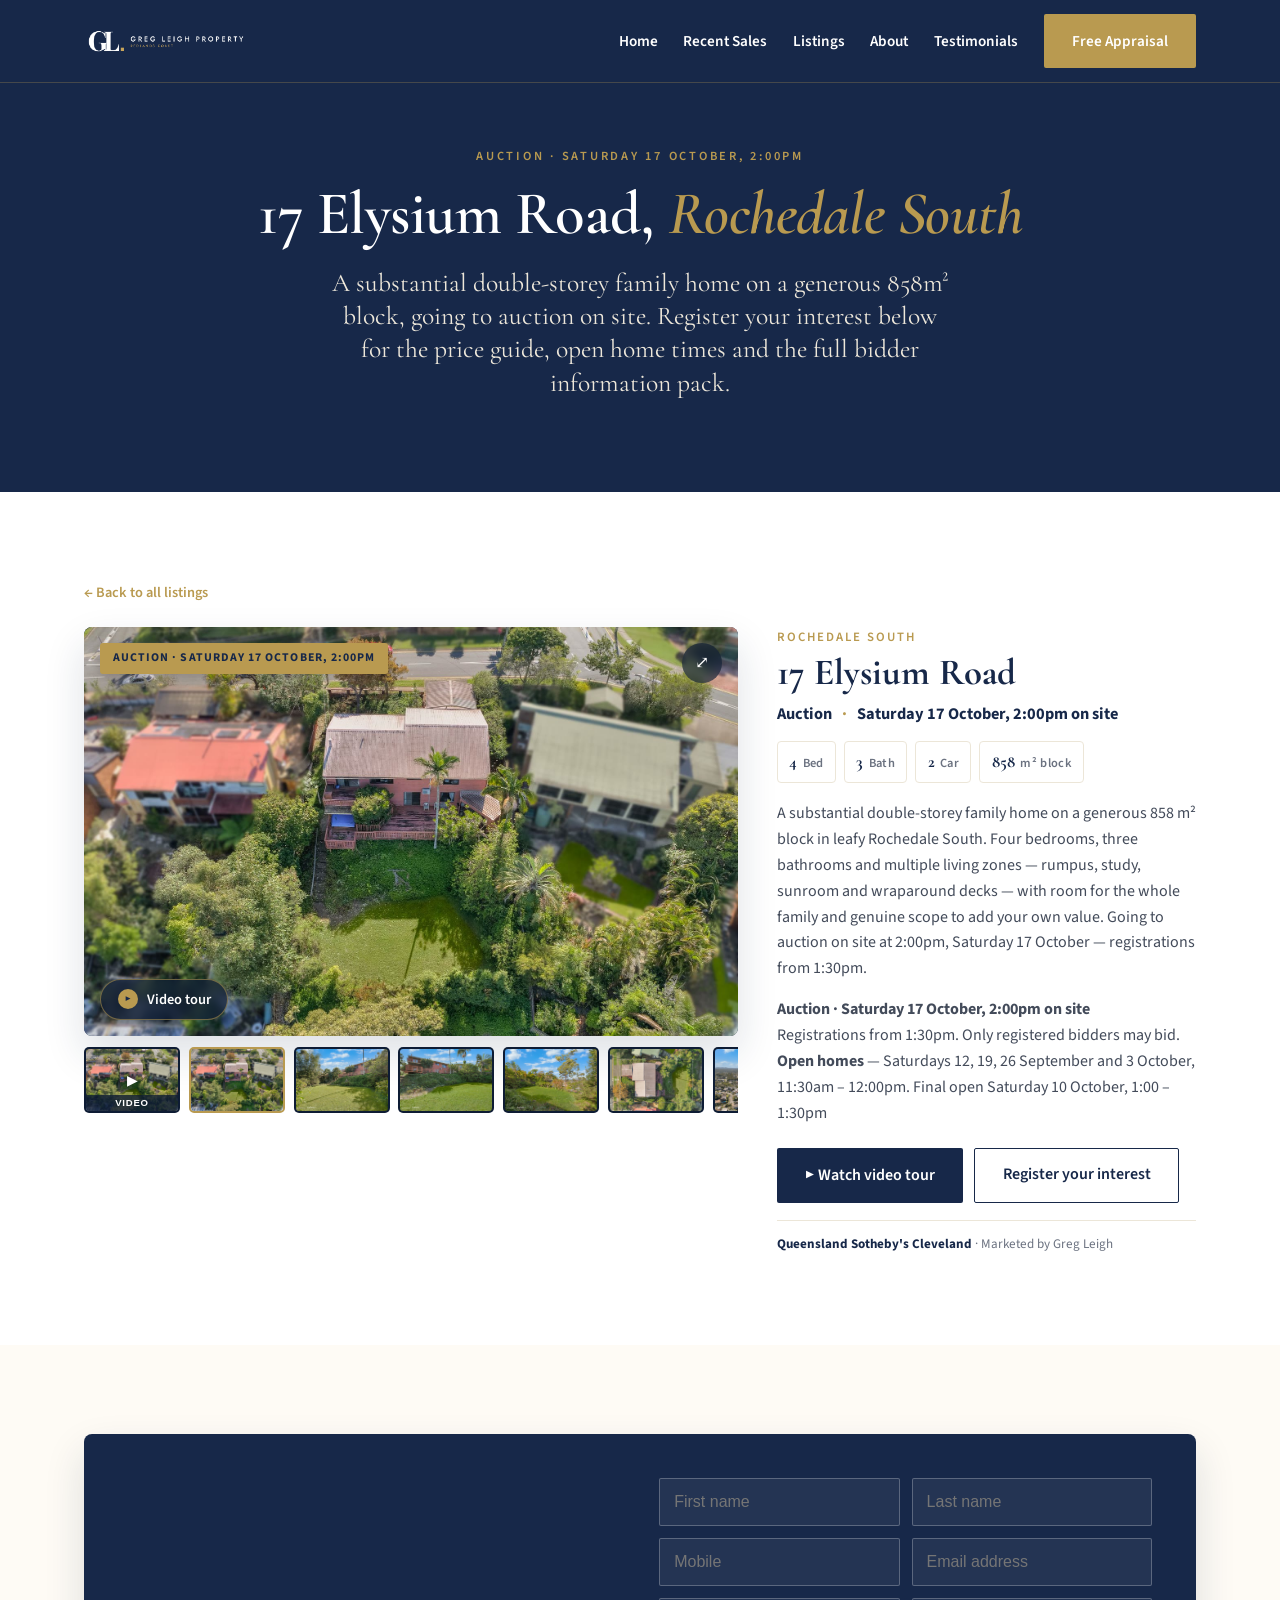
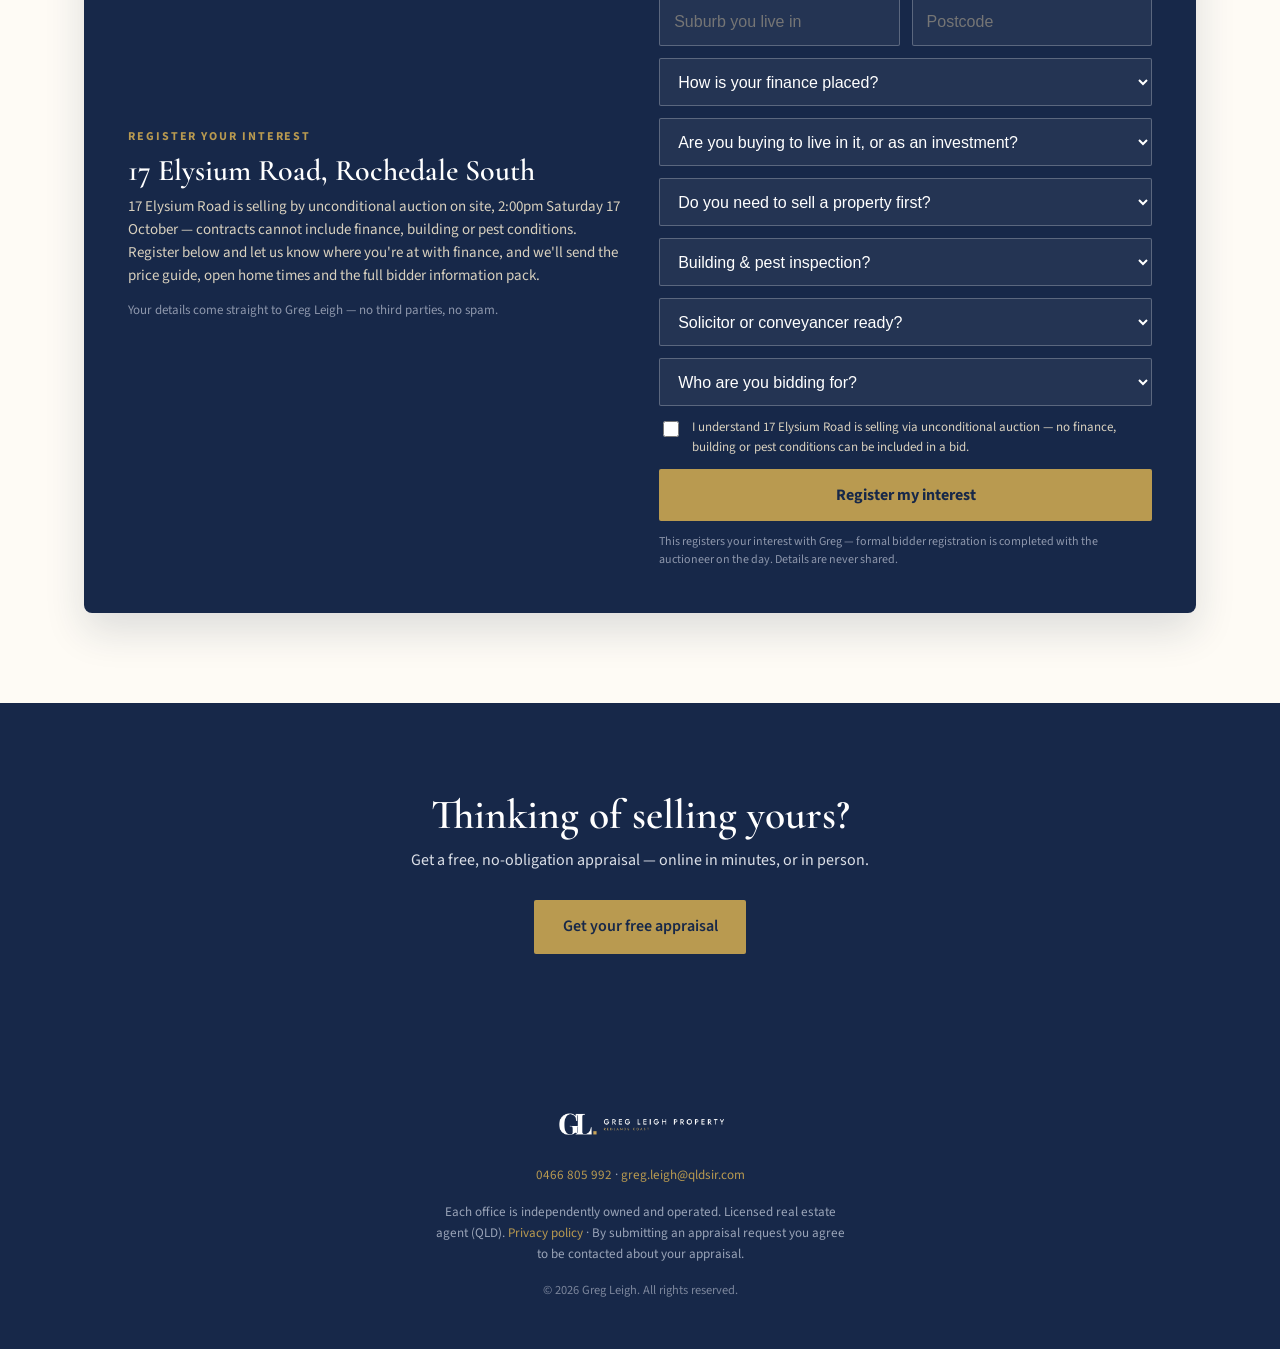
==== 17-elysium-road.html @ 8f3c8f64 "Add buyer-qualification questions to Elysium register form Adds buyer type (owner-occupier/investor)" ====
<!DOCTYPE html>
<html lang="en-AU">
<head>
<meta charset="UTF-8" />
<meta name="viewport" content="width=device-width, initial-scale=1.0" />
<title>17 Elysium Road, Rochedale South — Auction Sat 17 October | Greg Leigh, Queensland Sotheby's</title>
<meta name="description" content="17 Elysium Road, Rochedale South — 4 bed, 3 bath, 858m² family home going to auction on site Saturday 17 October, 2:00pm. Photos, floor plan, open home times and register your interest with Greg Leigh, Queensland Sotheby's International Realty." />
<link rel="preconnect" href="https://fonts.googleapis.com" />
<link rel="preconnect" href="https://fonts.gstatic.com" crossorigin />
<link href="https://fonts.googleapis.com/css2?family=Cormorant+Garamond:wght@500;600;700&family=Source+Sans+3:wght@400;500;600;700&display=swap" rel="stylesheet" />
<link rel="icon" type="image/png" sizes="32x32" href="assets/brand/favicon-32.png" />
<link rel="apple-touch-icon" href="assets/brand/apple-touch-icon.png" />
<link rel="stylesheet" href="assets/styles.css" />
<!-- === tier1:start (managed) === -->
  <link rel="canonical" href="https://gregleighproperty.com.au/17-elysium-road" />
  <meta property="og:site_name" content="Greg Leigh — Queensland Sotheby's International Realty" />
  <meta property="og:locale" content="en_AU" />
  <meta property="og:type" content="website" />
  <meta property="og:url" content="https://gregleighproperty.com.au/17-elysium-road" />
  <meta property="og:title" content="17 Elysium Road, Rochedale South — Auction Saturday 17 October, 2:00pm" />
  <meta property="og:description" content="4 bed, 3 bath, 858m² family home on a generous block in leafy Rochedale South. Going to auction on site Saturday 17 October, 2:00pm. Open homes every Saturday until auction day." />
  <meta property="og:image" content="https://gregleighproperty.com.au/assets/homes/elysium/aerial-2.jpg" />
  <meta property="og:image:width" content="1600" />
  <meta property="og:image:height" content="1198" />
  <meta name="twitter:card" content="summary_large_image" />
  <meta name="twitter:title" content="17 Elysium Road, Rochedale South — Auction Saturday 17 October, 2:00pm" />
  <meta name="twitter:description" content="4 bed, 3 bath, 858m² family home on a generous block in leafy Rochedale South. Going to auction on site Saturday 17 October, 2:00pm." />
  <meta name="twitter:image" content="https://gregleighproperty.com.au/assets/homes/elysium/aerial-2.jpg" />
  <script src="/assets/tracking.js" defer></script>
<!-- === tier1:end === -->
</head>
<body>
<header class="site-header">
<nav class="nav">
<a class="nav__logo" href="index.html" aria-label="Greg Leigh — Queensland Sotheby's International Realty">
<img src="assets/brand/gl-logo-full-rev.png" alt="Greg Leigh — Redlands Coast Real Estate" style="height:60px;width:auto;display:block" />
</a>
<button class="nav__toggle" aria-label="Menu"><span></span><span></span><span></span></button>
<div class="nav__links" id="nav-links">
<a class="link" href="index.html">Home</a>
<a class="link" href="sales.html">Recent Sales</a>
<a class="link" href="listings.html">Listings</a>
<a class="link" href="about.html">About</a>
<a class="link" href="testimonials.html">Testimonials</a>
<a class="btn btn--gold" href="https://redlandshomevalue.com.au">Free Appraisal</a>
</div>
</nav>
</header>

<section class="hero hero--page">
<div class="hero__inner">
<div>
<p class="eyebrow">Auction &middot; Saturday 17 October, 2:00pm</p>
<h1>17 Elysium Road, <em>Rochedale South</em></h1>
<p class="hero__sub">A substantial double-storey family home on a generous 858m&sup2; block, going to auction on site. Register your interest below for the price guide, open home times and the full bidder information pack.</p>
</div>
</div>
</section>

<section class="section section--white">
<div class="wrap">
<p style="margin:0 0 1.4rem;font-size:.9rem;"><a class="link" href="listings.html" style="color:var(--gold);text-decoration:none;font-weight:600;">&larr; Back to all listings</a></p>

<!-- 17 Elysium Road, Rochedale South -->
<article class="feature" id="elysium">
<div class="feature__media">
<div class="feature__stage" data-feature="elysium">
<span class="feature__badge2">Auction · Saturday 17 October, 2:00pm</span>
<button class="feature__expand" aria-label="Open gallery">⤢</button>
<img class="feature__hero" src="assets/homes/elysium/aerial-2.jpg" alt="17 Elysium Road, Rochedale South — large family block from above" />
<button class="feature__playpill" data-play aria-label="Play video tour"><span class="ico">▶</span> Video tour</button>
</div>
<div class="feature__thumbs" data-thumbs="elysium">
<button class="thumb thumb--video" data-type="video" data-src="assets/homes/elysium/tour.mp4" data-poster="assets/homes/elysium/aerial-2.jpg" aria-label="Video tour"><img src="assets/homes/elysium/aerial-2.jpg" alt="" /><span class="thumb__tag">Video</span></button>
<button class="thumb is-active" data-type="image" data-src="assets/homes/elysium/aerial-2.jpg" aria-label="Photo 1"><img src="assets/homes/elysium/aerial-2.jpg" alt="Aerial of the block" /></button>
<button class="thumb" data-type="image" data-src="assets/homes/elysium/yard-2.jpg" aria-label="Photo 2"><img src="assets/homes/elysium/yard-2.jpg" alt="Home and rear yard" /></button>
<button class="thumb" data-type="image" data-src="assets/homes/elysium/yard-3.jpg" aria-label="Photo 3"><img src="assets/homes/elysium/yard-3.jpg" alt="Home from the backyard" /></button>
<button class="thumb" data-type="image" data-src="assets/homes/elysium/yard-1.jpg" aria-label="Photo 4"><img src="assets/homes/elysium/yard-1.jpg" alt="Level backyard" /></button>
<button class="thumb" data-type="image" data-src="assets/homes/elysium/aerial-site.jpg" aria-label="Photo 5"><img src="assets/homes/elysium/aerial-site.jpg" alt="Block dimensions from above" /></button>
<button class="thumb" data-type="image" data-src="assets/homes/elysium/aerial-locality.jpg" aria-label="Photo 6"><img src="assets/homes/elysium/aerial-locality.jpg" alt="Rochedale South locality" /></button>
<button class="thumb thumb--plan" data-type="image" data-src="assets/homes/elysium/floorplan-1.jpg" aria-label="Floor and site plan"><img src="assets/homes/elysium/floorplan-1.jpg" alt="Floor and site plan" /><span class="thumb__tag">Floor plan</span></button>
</div>
</div>
<div class="feature__info">
<div class="feature__suburb">Rochedale South</div>
<h3 class="feature__addr">17 Elysium Road</h3>
<div class="feature__status">Auction <span class="dot">·</span> Saturday 17 October, 2:00pm on site</div>
<div class="feature__specs">
<span class="spec"><b>4</b> <span>Bed</span></span>
<span class="spec"><b>3</b> <span>Bath</span></span>
<span class="spec"><b>2</b> <span>Car</span></span>
<span class="spec"><b>858</b> <span>m² block</span></span>
</div>
<p class="feature__desc">A substantial double-storey family home on a generous 858 m² block in leafy Rochedale South. Four bedrooms, three bathrooms and multiple living zones — rumpus, study, sunroom and wraparound decks — with room for the whole family and genuine scope to add your own value. Going to auction on site at 2:00pm, Saturday 17 October &mdash; registrations from 1:30pm.</p>
<div class="feature__desc" style="margin-top:-.35rem"><b>Auction &middot; Saturday 17 October, 2:00pm on site</b><br>Registrations from 1:30pm. Only registered bidders may bid.<br><b>Open homes</b> &mdash; Saturdays 12, 19, 26 September and 3 October, 11:30am &ndash; 12:00pm. Final open Saturday 10 October, 1:00 &ndash; 1:30pm</div>
<div class="feature__actions">
<button class="btn btn--navy" data-play-for="elysium">▶ Watch video tour</button>
<a class="btn btn--outline" href="#register">Register your interest</a>
</div>
<div class="feature__attr"><b>Queensland Sotheby's Cleveland</b> · Marketed by Greg Leigh</div>
</div>
</article>

</div>
</section>

<section class="section">
<div class="wrap">
<!-- Register your interest — 17 Elysium Road, Rochedale South -->
<div id="register" style="grid-column:1 / -1;background:#172849;padding:clamp(28px,4vw,44px);border-radius:8px;font-family:'Source Sans 3',-apple-system,'Segoe UI',sans-serif;box-shadow:0 18px 40px rgba(23,40,73,.14);display:grid;grid-template-columns:repeat(auto-fit,minmax(300px,1fr));gap:clamp(20px,3vw,44px);align-items:center;">
<div>
<p style="margin:0 0 8px;font-size:12px;font-weight:700;letter-spacing:.16em;text-transform:uppercase;color:#B99A50;">Register your interest</p>
<h3 style="margin:0 0 6px;font-family:'Cormorant Garamond',Georgia,serif;font-weight:600;font-size:clamp(24px,2.6vw,30px);color:#fff;line-height:1.15;">17 Elysium Road, Rochedale South</h3>
<p style="margin:0 0 12px;font-size:15px;line-height:1.55;color:#D8D0BE;">17 Elysium Road is selling by unconditional auction on site, 2:00pm Saturday 17 October &mdash; contracts cannot include finance, building or pest conditions. Register below and let us know where you're at with finance, and we'll send the price guide, open home times and the full bidder information pack.</p>
<p style="margin:0;font-size:13px;color:#8E97AC;">Your details come straight to Greg Leigh &mdash; no third parties, no spam.</p>
</div>
<form class="ri-form" data-listing="17 Elysium Road, Rochedale South" novalidate
style="display:grid;grid-template-columns:1fr 1fr;gap:12px;">
<input type="text" name="ri_first_name" placeholder="First name" autocomplete="given-name" required
style="height:48px;padding:0 14px;border:1px solid rgba(255,255,255,.25);border-radius:2px;background:rgba(255,255,255,.06);color:#fff;font-size:16px;" />
<input type="text" name="ri_last_name" placeholder="Last name" autocomplete="family-name" required
style="height:48px;padding:0 14px;border:1px solid rgba(255,255,255,.25);border-radius:2px;background:rgba(255,255,255,.06);color:#fff;font-size:16px;" />
<input type="tel" name="ri_phone" placeholder="Mobile" autocomplete="tel" inputmode="tel" required
style="height:48px;padding:0 14px;border:1px solid rgba(255,255,255,.25);border-radius:2px;background:rgba(255,255,255,.06);color:#fff;font-size:16px;" />
<input type="email" name="ri_email" placeholder="Email address" autocomplete="email" inputmode="email" required
style="height:48px;padding:0 14px;border:1px solid rgba(255,255,255,.25);border-radius:2px;background:rgba(255,255,255,.06);color:#fff;font-size:16px;" />
<input type="text" name="ri_suburb" placeholder="Suburb you live in" autocomplete="address-level2" required
style="height:48px;padding:0 14px;border:1px solid rgba(255,255,255,.25);border-radius:2px;background:rgba(255,255,255,.06);color:#fff;font-size:16px;" />
<input type="text" name="ri_postcode" placeholder="Postcode" autocomplete="postal-code" inputmode="numeric" required
style="height:48px;padding:0 14px;border:1px solid rgba(255,255,255,.25);border-radius:2px;background:rgba(255,255,255,.06);color:#fff;font-size:16px;" />
<select name="ri_finance_status" required
style="grid-column:1 / -1;height:48px;padding:0 14px;border:1px solid rgba(255,255,255,.25);border-radius:2px;background:rgba(255,255,255,.06);color:#fff;font-size:16px;">
<option value="" disabled selected style="color:#172849;">How is your finance placed?</option>
<option value="cash" style="color:#172849;">Cash buyer &mdash; no finance required</option>
<option value="preapproved" style="color:#172849;">Finance pre-approved</option>
<option value="in_progress" style="color:#172849;">Finance application in progress</option>
<option value="not_started" style="color:#172849;">Haven't started finance yet</option>
</select>
<select name="ri_buyer_type" required
style="grid-column:1 / -1;height:48px;padding:0 14px;border:1px solid rgba(255,255,255,.25);border-radius:2px;background:rgba(255,255,255,.06);color:#fff;font-size:16px;">
<option value="" disabled selected style="color:#172849;">Are you buying to live in it, or as an investment?</option>
<option value="owner_occupier" style="color:#172849;">Owner-occupier &mdash; to live in</option>
<option value="investor" style="color:#172849;">Investor</option>
</select>
<select name="ri_selling_first" required
style="grid-column:1 / -1;height:48px;padding:0 14px;border:1px solid rgba(255,255,255,.25);border-radius:2px;background:rgba(255,255,255,.06);color:#fff;font-size:16px;">
<option value="" disabled selected style="color:#172849;">Do you need to sell a property first?</option>
<option value="no" style="color:#172849;">No &mdash; ready to proceed</option>
<option value="yes_listed" style="color:#172849;">Yes &mdash; already selling / listed</option>
<option value="yes_not_started" style="color:#172849;">Yes &mdash; haven't started selling yet</option>
</select>
<select name="ri_pest_status" required
style="grid-column:1 / -1;height:48px;padding:0 14px;border:1px solid rgba(255,255,255,.25);border-radius:2px;background:rgba(255,255,255,.06);color:#fff;font-size:16px;">
<option value="" disabled selected style="color:#172849;">Building &amp; pest inspection?</option>
<option value="completed" style="color:#172849;">Already completed</option>
<option value="booked" style="color:#172849;">Booked / in progress</option>
<option value="need_help" style="color:#172849;">Need help arranging one</option>
<option value="not_started" style="color:#172849;">Haven't started</option>
</select>
<select name="ri_solicitor_ready" required
style="grid-column:1 / -1;height:48px;padding:0 14px;border:1px solid rgba(255,255,255,.25);border-radius:2px;background:rgba(255,255,255,.06);color:#fff;font-size:16px;">
<option value="" disabled selected style="color:#172849;">Solicitor or conveyancer ready?</option>
<option value="yes" style="color:#172849;">Yes, ready to go</option>
<option value="no" style="color:#172849;">No, still need one</option>
<option value="not_sure" style="color:#172849;">Not sure yet</option>
</select>
<select name="ri_bidding_for" required
style="grid-column:1 / -1;height:48px;padding:0 14px;border:1px solid rgba(255,255,255,.25);border-radius:2px;background:rgba(255,255,255,.06);color:#fff;font-size:16px;">
<option value="" disabled selected style="color:#172849;">Who are you bidding for?</option>
<option value="self" style="color:#172849;">Bidding for myself</option>
<option value="someone_else" style="color:#172849;">On behalf of someone else (e.g. buyer's agent, family member)</option>
</select>
<label style="grid-column:1 / -1;display:flex;align-items:flex-start;gap:10px;font-size:13px;line-height:1.5;color:#D8D0BE;cursor:pointer;">
<input type="checkbox" name="ri_unconditional_ack" required style="margin-top:3px;width:16px;height:16px;flex-shrink:0;" />
<span>I understand 17 Elysium Road is selling via unconditional auction &mdash; no finance, building or pest conditions can be included in a bid.</span>
</label>
<input type="text" name="company" tabindex="-1" autocomplete="off" aria-hidden="true" style="position:absolute;left:-9999px;height:0;width:0;border:0;padding:0;" />
<p class="ri-msg" hidden style="grid-column:1 / -1;margin:0;font-size:14px;color:#F0C9A0;"></p>
<button type="submit" class="btn"
style="grid-column:1 / -1;height:52px;border:0;border-radius:2px;background:#B99A50;color:#172849;font-size:16px;font-weight:700;cursor:pointer;">Register my interest</button>
<p style="grid-column:1 / -1;margin:0;font-size:12px;line-height:1.5;color:#8E97AC;">This registers your interest with Greg &mdash; formal bidder registration is completed with the auctioneer on the day. Details are never shared.</p>
</form>
</div>
</div>
</section>

<section class="section cta-band">
<div class="wrap"><h2>Thinking of selling yours?</h2>
<p>Get a free, no-obligation appraisal — online in minutes, or in person.</p>
<a class="btn btn--gold" href="https://redlandshomevalue.com.au">Get your free appraisal</a></div>
</section>

<footer class="site-footer">
<div class="footer__inner">
<img src="assets/brand/gl-logo-full-rev.png" alt="Greg Leigh — Redlands Coast Real Estate" style="height:64px;width:auto;display:inline-block" />
<p class="footer__fine"><a href="tel:+61466805992">0466 805 992</a> · <a href="mailto:greg.leigh@qldsir.com">greg.leigh@qldsir.com</a></p>
<p class="footer__fine">Each office is independently owned and operated. Licensed real estate agent (QLD). <a href="https://redlandshomevalue.com.au/#privacy">Privacy policy</a> · By submitting an appraisal request you agree to be contacted about your appraisal.</p>
<p class="footer__copy">&copy; <span id="year">2026</span> Greg Leigh. All rights reserved.</p>
</div>
</footer>

<!-- Lightbox -->
<div class="lightbox" id="lightbox" aria-hidden="true" role="dialog" aria-label="Property gallery">
<button class="lb__close" id="lb-close" aria-label="Close">✕</button>
<button class="lb__nav lb__nav--prev" id="lb-prev" aria-label="Previous">‹</button>
<div class="lb__stage" id="lb-stage"></div>
<button class="lb__nav lb__nav--next" id="lb-next" aria-label="Next">›</button>
<div class="lb__caption" id="lb-caption"></div>
</div>

<script>
(function () {
var ENDPOINT = "https://redlandshomevalue.com.au/.netlify/functions/register-interest";
document.querySelectorAll("form.ri-form").forEach(function (form) {
  form.addEventListener("submit", function (e) {
    e.preventDefault();
    var msg = form.querySelector(".ri-msg");
    var val = function (n) { return (form[n] && form[n].value ? form[n].value : "").trim(); };
    function show(t) { if (msg) { msg.textContent = t; msg.hidden = false; } }
    var email = val("ri_email"), phone = val("ri_phone");
    if (!val("ri_first_name") || !val("ri_last_name")) return show("Please add your first and last name.");
    if (!/^[^@\s]+@[^@\s]+\.[^@\s]+$/.test(email)) return show("Please enter a valid email address.");
    if (phone.replace(/\D/g, "").length < 8) return show("Please enter a valid mobile number.");
    if (form.ri_finance_status && !val("ri_finance_status")) return show("Please let us know how your finance is placed.");
    if (form.ri_buyer_type && !val("ri_buyer_type")) return show("Please let us know if you're buying to live in it or as an investment.");
    if (form.ri_selling_first && !val("ri_selling_first")) return show("Please let us know if you need to sell a property first.");
    if (form.ri_pest_status && !val("ri_pest_status")) return show("Please let us know where you're at with a building & pest inspection.");
    if (form.ri_solicitor_ready && !val("ri_solicitor_ready")) return show("Please let us know if you have a solicitor or conveyancer ready.");
    if (form.ri_bidding_for && !val("ri_bidding_for")) return show("Please let us know who you're bidding for.");
    if (form.ri_unconditional_ack && !form.ri_unconditional_ack.checked) return show("Please confirm you understand the auction is unconditional.");
    if (msg) msg.hidden = true;
    var btn = form.querySelector("button[type=submit]");
    var btnText = btn ? btn.textContent : "";
    if (btn) { btn.disabled = true; btn.textContent = "Sending…"; }
    fetch(ENDPOINT, {
      method: "POST",
      headers: { "Content-Type": "application/json" },
      body: JSON.stringify({
        first_name: val("ri_first_name"), last_name: val("ri_last_name"),
        email: email, phone: phone,
        suburb: val("ri_suburb"), postcode: val("ri_postcode"),
        listing: form.getAttribute("data-listing") || "",
        finance_status: val("ri_finance_status"),
        buyer_type: val("ri_buyer_type"),
        selling_first: val("ri_selling_first"),
        pest_status: val("ri_pest_status"),
        solicitor_ready: val("ri_solicitor_ready"),
        bidding_for: val("ri_bidding_for"),
        unconditional_ack: form.ri_unconditional_ack ? form.ri_unconditional_ack.checked : false,
        company: form.company ? form.company.value : ""
      })
    })
    .then(function (r) { if (!r.ok) throw new Error("HTTP " + r.status); })
    .then(function () {
      var done = document.createElement("p");
      done.style.cssText = "margin:8px 0 0;font-size:17px;font-weight:600;color:#B99A50;";
      done.innerHTML = "✓&nbsp; Thanks — you’re registered. Greg will be in touch personally.";
      form.replaceWith(done);
    })
    .catch(function () {
      if (btn) { btn.disabled = false; btn.textContent = btnText || "Register my interest"; }
      show("Sorry — that didn’t go through. Please try again, or call Greg on 0466 805 992.");
    });
  });
});
})();
</script>
<script src="assets/site.js" defer></script>
<script src="assets/gallery.js" defer></script>
</body>
</html>
---- assets/styles.css ----
/* =========================================================================
   Greg Leigh — Queensland Sotheby's International Realty (Cleveland/Redlands)
   Standalone agent site · shared styles. Brand-matched to the appraisal funnel.
   ========================================================================= */
:root{
  --navy:#172849; --navy-2:#0e1c34; --gold:#B99A50; --gold-d:#a4863f;
  --cream:#FEFBF5; --grey:#E2E3E5; --ink:#20242e; --mut:#6b7280; --white:#fff;
  --serif:"Cormorant Garamond",Georgia,"Times New Roman",serif;
  --sans:"Source Sans 3",-apple-system,BlinkMacSystemFont,"Segoe UI",Roboto,sans-serif;
  --max:1160px;
}
*,*::before,*::after{box-sizing:border-box}
html{scroll-behavior:smooth}
body{margin:0;font-family:var(--sans);color:var(--ink);background:var(--cream);line-height:1.6;-webkit-font-smoothing:antialiased}
img{max-width:100%;display:block}
a{color:inherit;text-decoration:none}
h1,h2,h3{font-family:var(--serif);font-weight:600;color:var(--navy);line-height:1.12;margin:0}
.wrap{max-width:var(--max);margin:0 auto;padding:0 1.5rem}
.eyebrow{font-family:var(--sans);color:var(--gold);font-weight:600;letter-spacing:.22em;text-transform:uppercase;font-size:.78rem;margin:0 0 .8rem}
.section{padding:clamp(3.5rem,7vw,6rem) 0}
.section--cream{background:var(--cream)}
.section--white{background:var(--white)}
.center{text-align:center}
.lead{color:#48505e;font-size:1.08rem;max-width:640px}
.center .lead{margin-left:auto;margin-right:auto}

/* ---- Buttons ---- */
.btn{display:inline-block;font-family:var(--sans);font-weight:600;font-size:1rem;padding:.85rem 1.7rem;border:1px solid transparent;border-radius:2px;cursor:pointer;transition:.18s}
.btn--gold{background:var(--gold);color:var(--navy)}
.btn--gold:hover{background:var(--gold-d);color:var(--white)}
.btn--ghost{background:transparent;border-color:rgba(255,255,255,.6);color:var(--white)}
.btn--ghost:hover{background:var(--white);color:var(--navy)}
.btn--navy{background:var(--navy);color:var(--white)}
.btn--navy:hover{background:var(--navy-2)}
.btn--outline{background:transparent;border-color:var(--navy);color:var(--navy)}
.btn--outline:hover{background:var(--navy);color:var(--white)}

/* ---- Header / nav ---- */
.site-header{position:sticky;top:0;z-index:50;background:var(--navy);border-bottom:1px solid rgba(185,154,80,.28)}
.nav{display:flex;align-items:center;justify-content:space-between;gap:1rem;max-width:var(--max);margin:0 auto;padding:.7rem 1.5rem}
.nav__logo img{height:60px;width:auto;display:block}
.nav__logo .logo-fallback{font-family:var(--serif);font-weight:700;color:#fff;font-size:1.15rem;letter-spacing:.02em}
.nav__links{display:flex;align-items:center;gap:1.6rem}
.nav__links a{font-weight:600;font-size:.95rem;color:#fff;position:relative}
.nav__links a.link:hover{color:var(--gold)}
.nav__links a.link::after{content:"";position:absolute;left:0;bottom:-4px;width:0;height:1.5px;background:var(--gold);transition:width .2s}
.nav__links a.link:hover::after{width:100%}
.nav__toggle{display:none;background:none;border:0;cursor:pointer;padding:.4rem}
.nav__toggle span{display:block;width:24px;height:2px;background:#fff;margin:5px 0;transition:.25s}
@media(max-width:860px){
  .nav__links{position:fixed;inset:60px 0 auto 0;flex-direction:column;gap:0;background:var(--navy);border-bottom:1px solid rgba(185,154,80,.28);
    padding:.5rem 1.5rem 1.2rem;transform:translateY(-130%);transition:transform .3s;box-shadow:0 12px 24px rgba(0,0,0,.25)}
  .nav__links.is-open{transform:none}
  .nav__links a{width:100%;padding:.85rem 0;border-bottom:1px solid rgba(255,255,255,.12)}
  .nav__links .btn{margin-top:.7rem;text-align:center}
  .nav__toggle{display:block}
}

/* ---- Trust strip ---- */
.trust{background:var(--cream);border-bottom:1px solid #ece6d8}
.trust__inner{max-width:var(--max);margin:0 auto;padding:1.1rem 1.5rem;display:flex;align-items:center;justify-content:center;gap:1.6rem;flex-wrap:wrap;text-align:center}
.trust__agent{display:flex;align-items:center;gap:.7rem}
.trust__avatar{width:48px;height:48px;border-radius:50%;object-fit:cover;border:1px solid #e0d9c9}
.trust__name{font-family:var(--serif);font-weight:700;color:var(--navy);font-size:1.05rem;margin:0;line-height:1.1}
.trust__role{font-size:.82rem;color:var(--mut);margin:0}
.trust__divider{width:1px;height:34px;background:#e0d9c9}
@media(max-width:640px){.trust__divider{display:none}}
.trust__badge-text{font-family:var(--serif);color:var(--navy);font-weight:600;line-height:1.12}
.trust__badge-text .ql{font-family:var(--sans);font-size:.6rem;letter-spacing:.22em;text-transform:uppercase;color:var(--gold);display:block}
.trust__badge-text .sb{font-size:1.3rem}
.trust__badge-text .ir{font-family:var(--sans);font-size:.56rem;letter-spacing:.24em;text-transform:uppercase;color:var(--gold);display:block}
.trust__stat-num{font-size:.9rem;color:var(--navy);font-weight:600;margin:0;max-width:260px}
.trust__stat-label{font-size:.78rem;color:var(--mut);margin:.2rem 0 0}

/* ---- Hero ---- */
.hero{position:relative;background:var(--navy);color:var(--white);overflow:hidden}
.hero__inner{position:relative;z-index:2;max-width:var(--max);margin:0 auto;padding:clamp(3rem,6vw,5.5rem) 1.5rem;
  display:grid;grid-template-columns:1.05fr .9fr;gap:clamp(2rem,5vw,4.5rem);align-items:center}
.hero h1{color:var(--white);font-size:clamp(2.3rem,5vw,3.8rem);letter-spacing:-.5px;margin:0 0 1.1rem}
.hero h1 em{color:var(--gold);font-style:italic}
.hero__sub{font-family:var(--serif);font-size:clamp(1.2rem,2.4vw,1.6rem);color:#EDE7DA;margin:0 0 1.8rem;line-height:1.3}
.hero__cta{display:flex;gap:.9rem;flex-wrap:wrap;margin-bottom:1.4rem}
.hero__stars{color:var(--gold);font-size:.95rem;letter-spacing:1px}
.hero__stars b{color:#EDE7DA;font-weight:600;font-family:var(--sans)}
.hero__figure{border:1px solid rgba(185,154,80,.4);border-radius:4px;overflow:hidden;background:linear-gradient(160deg,#22335a,#0e1c34);aspect-ratio:5/6}
.hero__figure img{width:100%;height:100%;object-fit:cover;object-position:64% top}
.hero--page{text-align:center}
.hero--page .hero__inner{grid-template-columns:1fr;padding:clamp(2.6rem,5vw,4rem) 1.5rem;text-align:center}
.hero--page .hero__sub{margin-left:auto;margin-right:auto;max-width:620px}
@media(max-width:820px){.hero__inner{grid-template-columns:1fr;gap:2rem}.hero__figure{max-width:360px;margin:0 auto}}

/* ---- Stats bar ---- */
.stats{display:grid;grid-template-columns:repeat(3,1fr);gap:1rem;max-width:820px;margin:0 auto;text-align:center}
.stats .num{font-family:var(--serif);font-weight:700;color:var(--gold);font-size:clamp(2rem,4vw,2.8rem);line-height:1}
.stats .lbl{font-size:.82rem;letter-spacing:.12em;text-transform:uppercase;color:var(--mut);margin-top:.4rem}
@media(max-width:560px){.stats{grid-template-columns:1fr;gap:1.6rem}}

/* ---- Property grid + cards ---- */
.filters{display:flex;flex-wrap:wrap;gap:.5rem;justify-content:center;margin:0 0 2rem}
.chip{border:1px solid var(--grey);background:var(--white);color:var(--navy);border-radius:999px;padding:.4rem 1rem;font-weight:600;font-size:.88rem;cursor:pointer;transition:.18s}
.chip:hover{border-color:var(--gold)}
.chip.is-active{background:var(--navy);color:var(--white);border-color:var(--navy)}
.grid{display:grid;grid-template-columns:repeat(3,1fr);gap:1.4rem}
@media(max-width:860px){.grid{grid-template-columns:repeat(2,1fr)}}
@media(max-width:560px){.grid{grid-template-columns:1fr}}
.card{background:var(--white);border:1px solid #ece6d8;border-radius:6px;overflow:hidden;transition:box-shadow .2s,transform .05s}
.card:hover{box-shadow:0 14px 34px rgba(23,40,73,.12)}
.card__media{position:relative;aspect-ratio:4/3;background:linear-gradient(150deg,#22335a,#0e1c34);display:flex;align-items:center;justify-content:center}
.card__media img{width:100%;height:100%;object-fit:cover}
.card__ph{color:rgba(255,255,255,.5);font-family:var(--serif);font-size:1.1rem;letter-spacing:.02em;text-align:center;padding:1rem}
.card__ph small{display:block;font-family:var(--sans);font-size:.72rem;letter-spacing:.14em;text-transform:uppercase;margin-top:.4rem;color:rgba(185,154,80,.8)}
.card__badge{position:absolute;top:.8rem;left:.8rem;background:var(--gold);color:var(--navy);font-weight:700;font-size:.72rem;letter-spacing:.08em;text-transform:uppercase;padding:.25rem .6rem;border-radius:2px}
.card__badge--sold{background:var(--navy);color:var(--white)}
.card__badge--soon{background:var(--navy);color:var(--gold);border:1px solid var(--gold)}
.card__body{padding:1.1rem 1.2rem 1.3rem}
.card__suburb{font-family:var(--serif);font-weight:700;font-size:1.3rem;color:var(--navy);line-height:1.1}
.card__result{color:var(--gold);font-weight:700;font-size:1rem;margin:.35rem 0 .5rem}
.card__meta{display:flex;gap:1rem;color:var(--mut);font-size:.9rem;font-weight:600;border-top:1px solid #f0eadd;padding-top:.6rem;margin-top:.2rem;flex-wrap:wrap}
.card__meta span{white-space:nowrap}
.card__desc{color:#4a5262;font-size:.93rem;margin:.55rem 0 .6rem}
.card__attr{font-size:.78rem;color:var(--mut);border-top:1px solid #f0eadd;padding-top:.6rem}
.card__attr b{color:var(--navy)}

/* ---- CTA band ---- */
.cta-band{background:var(--navy);color:var(--white);text-align:center}
.cta-band h2{color:var(--white);font-size:clamp(1.8rem,3.8vw,2.6rem);margin-bottom:.6rem}
.cta-band p{color:#DCE0E8;max-width:560px;margin:0 auto 1.6rem}

/* ---- About ---- */
.about{display:grid;grid-template-columns:.9fr 1.1fr;gap:clamp(2rem,5vw,3.5rem);align-items:center}
.about__img{border-radius:4px;overflow:hidden;border:1px solid #ece6d8;aspect-ratio:4/5;background:linear-gradient(160deg,#22335a,#0e1c34)}
.about__img img{width:100%;height:100%;object-fit:cover;object-position:64% top}
.about h2{font-size:clamp(1.9rem,4vw,2.6rem);margin-bottom:1rem}
.about p{margin:0 0 1rem;color:#3f4756}
.about .sig{font-family:var(--serif);font-size:1.5rem;color:var(--navy);margin-top:.4rem}
@media(max-width:760px){.about{grid-template-columns:1fr}.about__img{max-width:340px}}

/* ---- Testimonials carousel ---- */
.tsection{background:var(--navy);color:var(--white)}
.twrap{max-width:920px;margin:0 auto;text-align:center;position:relative}
.tbadge{display:inline-flex;align-items:center;gap:.6rem;margin-bottom:2.4rem}
.tbadge .stars{color:var(--gold);font-size:1.15rem;letter-spacing:2px}
.tbadge .score{font-weight:600;color:#EDE7DA}.tbadge .score b{color:var(--white)}
.tstage{position:relative;min-height:240px}
@media(max-width:640px){.tstage{min-height:320px}}
.tslide{position:absolute;inset:0;display:flex;flex-direction:column;justify-content:center;align-items:center;opacity:0;transform:translateY(10px);transition:opacity .6s,transform .6s;pointer-events:none;padding:0 clamp(0px,4vw,3rem)}
.tslide.is-active{opacity:1;transform:none;pointer-events:auto}
.tquote{font-family:var(--serif);font-weight:600;font-size:clamp(1.5rem,3.3vw,2.3rem);line-height:1.32;color:var(--white);margin-bottom:1.5rem}
.tquote::before{content:"\201C";color:var(--gold);margin-right:.05em}
.tquote::after{content:"\201D";color:var(--gold);margin-left:.02em}
.tmeta .role{display:block;font-weight:600;font-size:.92rem;letter-spacing:.03em;color:#EDE7DA;text-transform:uppercase}
.tmeta .src{font-size:.8rem;color:#9AA6BC}.tmeta .src .tick{color:var(--gold)}
.tmeta .ministars{color:var(--gold);font-size:.85rem;letter-spacing:1px;display:block;margin-bottom:.3rem}
.tnav{display:flex;align-items:center;justify-content:center;gap:1.4rem;margin-top:2.4rem}
.tarrow{width:44px;height:44px;border-radius:50%;border:1px solid rgba(185,154,80,.5);background:transparent;color:var(--gold);font-size:1.1rem;cursor:pointer;display:flex;align-items:center;justify-content:center;transition:.2s}
.tarrow:hover{background:var(--gold);color:var(--navy)}
.tdots{display:flex;gap:.55rem}
.tdot{width:8px;height:8px;border-radius:50%;background:rgba(255,255,255,.28);border:0;cursor:pointer;transition:.25s;padding:0}
.tdot.is-active{background:var(--gold);transform:scale(1.35)}

/* ---- Testimonials wall ---- */
.wall{columns:3 260px;column-gap:1.2rem}
.quote-card{break-inside:avoid;background:var(--white);border:1px solid #ece6d8;border-radius:6px;padding:1.2rem 1.3rem;margin:0 0 1.2rem}
.quote-card .qs{color:var(--gold);letter-spacing:1px;font-size:.85rem}
.quote-card p{font-family:var(--serif);font-size:1.18rem;line-height:1.4;color:var(--navy);margin:.4rem 0 .8rem}
.quote-card .who{font-size:.8rem;color:var(--mut);font-weight:600;text-transform:uppercase;letter-spacing:.04em}
.quote-card .who .tick{color:var(--gold)}

/* ---- Footer (matched to the landing page) ---- */
.site-footer{background:var(--navy);color:#cbd2df}
.footer__inner{max-width:var(--max);margin:0 auto;padding:3rem 1.5rem;text-align:center}
.footer__logo{height:44px;width:auto;margin:0 auto 1.25rem;opacity:.95}
.footer__agency{font-family:var(--serif);font-size:1.15rem;color:var(--white);margin:0 0 1rem}
.footer__fine{font-size:.82rem;line-height:1.6;max-width:60ch;margin:0 auto 1rem;color:#9aa4b8}
.footer__fine a,.footer__copy a{color:var(--gold);text-decoration:none}
.footer__copy{font-size:.78rem;color:#7c869c;margin:0}
.logo-fallback--rev{font-family:var(--serif);color:var(--white);font-weight:700;font-size:1.1rem}

/* =========================================================================
   Featured listings (Greg's own homes) — hero gallery + video + floorplan
   ========================================================================= */
.section--feature{padding-top:clamp(3rem,6vw,5rem);padding-bottom:clamp(2rem,4vw,3rem)}
.feature{display:grid;grid-template-columns:1.28fr .82fr;gap:clamp(1.4rem,3vw,2.6rem);align-items:stretch}
.feature + .feature{margin-top:clamp(2.6rem,5vw,4rem);padding-top:clamp(2.6rem,5vw,4rem);border-top:1px solid #ece6d8}
@media(max-width:900px){.feature{grid-template-columns:1fr;gap:1.3rem}}

/* media column */
.feature__media{min-width:0}
.feature__stage{position:relative;aspect-ratio:16/10;border-radius:8px;overflow:hidden;background:linear-gradient(150deg,#22335a,#0e1c34);box-shadow:0 18px 40px rgba(23,40,73,.14);cursor:zoom-in}
.feature__hero{width:100%;height:100%;object-fit:cover;transition:transform .5s ease,opacity .3s}
.feature__stage:hover .feature__hero{transform:scale(1.03)}
.feature__badge2{position:absolute;top:1rem;left:1rem;z-index:3;background:var(--gold);color:var(--navy);font-weight:700;font-size:.74rem;letter-spacing:.09em;text-transform:uppercase;padding:.4rem .8rem;border-radius:3px;box-shadow:0 4px 14px rgba(0,0,0,.22)}
.feature__badge2--soon{background:var(--navy);color:var(--gold);border:1px solid var(--gold)}
.feature__expand{position:absolute;top:1rem;right:1rem;z-index:3;width:40px;height:40px;border-radius:50%;border:0;background:rgba(14,28,52,.62);color:#fff;font-size:1.05rem;cursor:pointer;display:flex;align-items:center;justify-content:center;backdrop-filter:blur(4px);transition:.2s}
.feature__expand:hover{background:var(--gold);color:var(--navy)}
.feature__playpill{position:absolute;left:1rem;bottom:1rem;z-index:3;display:inline-flex;align-items:center;gap:.55rem;background:rgba(14,28,52,.72);color:#fff;border:1px solid rgba(185,154,80,.55);border-radius:999px;padding:.55rem 1.05rem;font-family:var(--sans);font-weight:600;font-size:.9rem;cursor:pointer;backdrop-filter:blur(4px);transition:.2s}
.feature__playpill:hover{background:var(--gold);color:var(--navy);border-color:var(--gold)}
.feature__playpill .ico{display:inline-flex;width:20px;height:20px;border-radius:50%;background:var(--gold);color:var(--navy);align-items:center;justify-content:center;font-size:.62rem;transition:.2s}
.feature__playpill:hover .ico{background:var(--navy);color:#fff}

/* thumbnail strip */
.feature__thumbs{display:flex;gap:.55rem;margin-top:.7rem;overflow-x:auto;padding-bottom:.3rem;scrollbar-width:thin}
.feature__thumbs::-webkit-scrollbar{height:6px}
.feature__thumbs::-webkit-scrollbar-thumb{background:#d9d2c2;border-radius:3px}
.thumb{position:relative;flex:0 0 auto;width:96px;height:66px;border-radius:5px;overflow:hidden;border:2px solid transparent;background:#0e1c34;cursor:pointer;padding:0}
.thumb img{width:100%;height:100%;object-fit:cover}
.thumb.is-active{border-color:var(--gold)}
.thumb__tag{position:absolute;left:0;right:0;bottom:0;background:rgba(14,28,52,.78);color:#fff;font-size:.6rem;font-weight:700;letter-spacing:.08em;text-transform:uppercase;text-align:center;padding:.15rem}
.thumb--video::after{content:"▶";position:absolute;inset:0;display:flex;align-items:center;justify-content:center;color:#fff;font-size:.9rem;text-shadow:0 1px 6px rgba(0,0,0,.6)}

/* info column */
.feature__info{display:flex;flex-direction:column;justify-content:center}
.feature__suburb{font-family:var(--sans);color:var(--gold);font-weight:600;letter-spacing:.16em;text-transform:uppercase;font-size:.8rem;margin-bottom:.35rem}
.feature__addr{font-family:var(--serif);font-weight:700;color:var(--navy);font-size:clamp(1.7rem,3.2vw,2.3rem);line-height:1.08;margin:0 0 .5rem}
.feature__status{color:var(--navy);font-weight:700;font-size:1.02rem;margin-bottom:.9rem}
.feature__status .dot{color:var(--gold);margin:0 .45rem}
.feature__specs{display:flex;flex-wrap:wrap;gap:.5rem;margin-bottom:1.1rem}
.spec{display:inline-flex;align-items:baseline;gap:.35rem;background:#fff;border:1px solid #ece6d8;border-radius:4px;padding:.42rem .7rem;font-weight:600;color:var(--navy);font-size:.92rem}
.spec b{font-family:var(--serif);font-size:1.05rem}
.spec span{color:var(--mut);font-weight:600;font-size:.78rem;letter-spacing:.03em}
.feature__desc{color:#434b5a;font-size:1rem;line-height:1.62;margin:0 0 1.3rem}
.feature__actions{display:flex;gap:.7rem;flex-wrap:wrap;margin-bottom:1.1rem}
.feature__attr{font-size:.82rem;color:var(--mut);border-top:1px solid #ece6d8;padding-top:.8rem}
.feature__attr b{color:var(--navy)}

/* =========================================================================
   Lightbox
   ========================================================================= */
.lightbox{position:fixed;inset:0;z-index:200;background:rgba(8,16,30,.94);display:none;align-items:center;justify-content:center;padding:clamp(1rem,4vw,3rem)}
.lightbox.is-open{display:flex}
.lb__stage{max-width:min(1200px,94vw);max-height:86vh;display:flex;align-items:center;justify-content:center}
.lb__stage img,.lb__stage video{max-width:100%;max-height:86vh;width:auto;height:auto;border-radius:6px;box-shadow:0 24px 60px rgba(0,0,0,.5);background:#000}
.lb__close{position:absolute;top:1.1rem;right:1.2rem;width:46px;height:46px;border-radius:50%;border:1px solid rgba(255,255,255,.3);background:rgba(255,255,255,.08);color:#fff;font-size:1.3rem;cursor:pointer;transition:.2s}
.lb__close:hover{background:var(--gold);color:var(--navy);border-color:var(--gold)}
.lb__nav{position:absolute;top:50%;transform:translateY(-50%);width:52px;height:52px;border-radius:50%;border:1px solid rgba(255,255,255,.3);background:rgba(255,255,255,.08);color:#fff;font-size:1.4rem;cursor:pointer;display:flex;align-items:center;justify-content:center;transition:.2s}
.lb__nav:hover{background:var(--gold);color:var(--navy);border-color:var(--gold)}
.lb__nav--prev{left:clamp(.6rem,3vw,2rem)}
.lb__nav--next{right:clamp(.6rem,3vw,2rem)}
.lb__caption{position:absolute;bottom:1.3rem;left:0;right:0;text-align:center;color:#e7ddc7;font-size:.86rem;letter-spacing:.04em}
.lb__caption .count{color:var(--gold);font-weight:700}
@media(max-width:640px){.lb__nav{width:42px;height:42px;font-size:1.1rem}.lb__close{top:.6rem;right:.6rem}}

/* Two-up card grid (home "Now marketing" section) */
.grid--2{grid-template-columns:repeat(2,1fr);max-width:880px;margin-left:auto;margin-right:auto}
.grid--3{display:grid;grid-template-columns:repeat(3,1fr);gap:clamp(1.1rem,2.2vw,1.8rem)}
@media(max-width:980px){.grid--3{grid-template-columns:1fr}}
.grid--2 .card__body .btn{margin-top:.6rem}
@media(max-width:640px){.grid--2{grid-template-columns:1fr}}

/* ---- Sold-card refresh: address-led hierarchy, warmer contrast ---- */
.card{border-color:#e8e0cf}
.card:hover{box-shadow:0 16px 38px rgba(23,40,73,.14);transform:translateY(-2px)}
.card__media{overflow:hidden}
.card__media img{transition:transform .5s ease}
.card:hover .card__media img{transform:scale(1.04)}
.card__body{padding:1.15rem 1.25rem 1.25rem}
.card__suburb{font-family:var(--sans);font-weight:700;font-size:.74rem;letter-spacing:.17em;
  text-transform:uppercase;color:var(--gold);line-height:1.2}
.card__addr{font-family:var(--serif);font-weight:700;font-size:1.5rem;color:var(--navy);
  line-height:1.14;margin:.28rem 0 .45rem;letter-spacing:-.01em}
.card__result{font-weight:700;font-size:1.02rem;color:var(--navy);margin:0 0 .75rem;
  display:flex;align-items:baseline;flex-wrap:wrap;gap:.1rem}
.card__price{font-family:var(--serif);font-size:1.22rem;font-weight:700;color:var(--navy)}
.card__dot{color:var(--gold);margin:0 .5rem;font-weight:700}
.card__date{font-weight:600;font-size:.85rem;color:#6a7383}
.card__meta{display:flex;gap:1.05rem;font-size:.88rem;font-weight:600;color:#3f4859;
  border-top:1px solid #efe7d7;padding-top:.7rem;margin-top:0;flex-wrap:wrap}
.card__meta b{font-family:var(--serif);font-size:1.02rem;color:var(--navy);font-weight:700}
.card__attr{font-size:.76rem;color:#6a7383;border-top:1px solid #efe7d7;padding-top:.65rem;margin-top:.75rem}
.card__attr b{color:var(--navy);font-weight:600}
.sales-note{max-width:820px;margin:2.2rem auto 0;font-size:.92rem;color:#4c5566;
  border-left:3px solid var(--gold);padding:.15rem 0 .15rem 1.1rem;line-height:1.65}
.sales-note b{color:var(--navy)}
.sales-note a{color:var(--navy);font-weight:700}
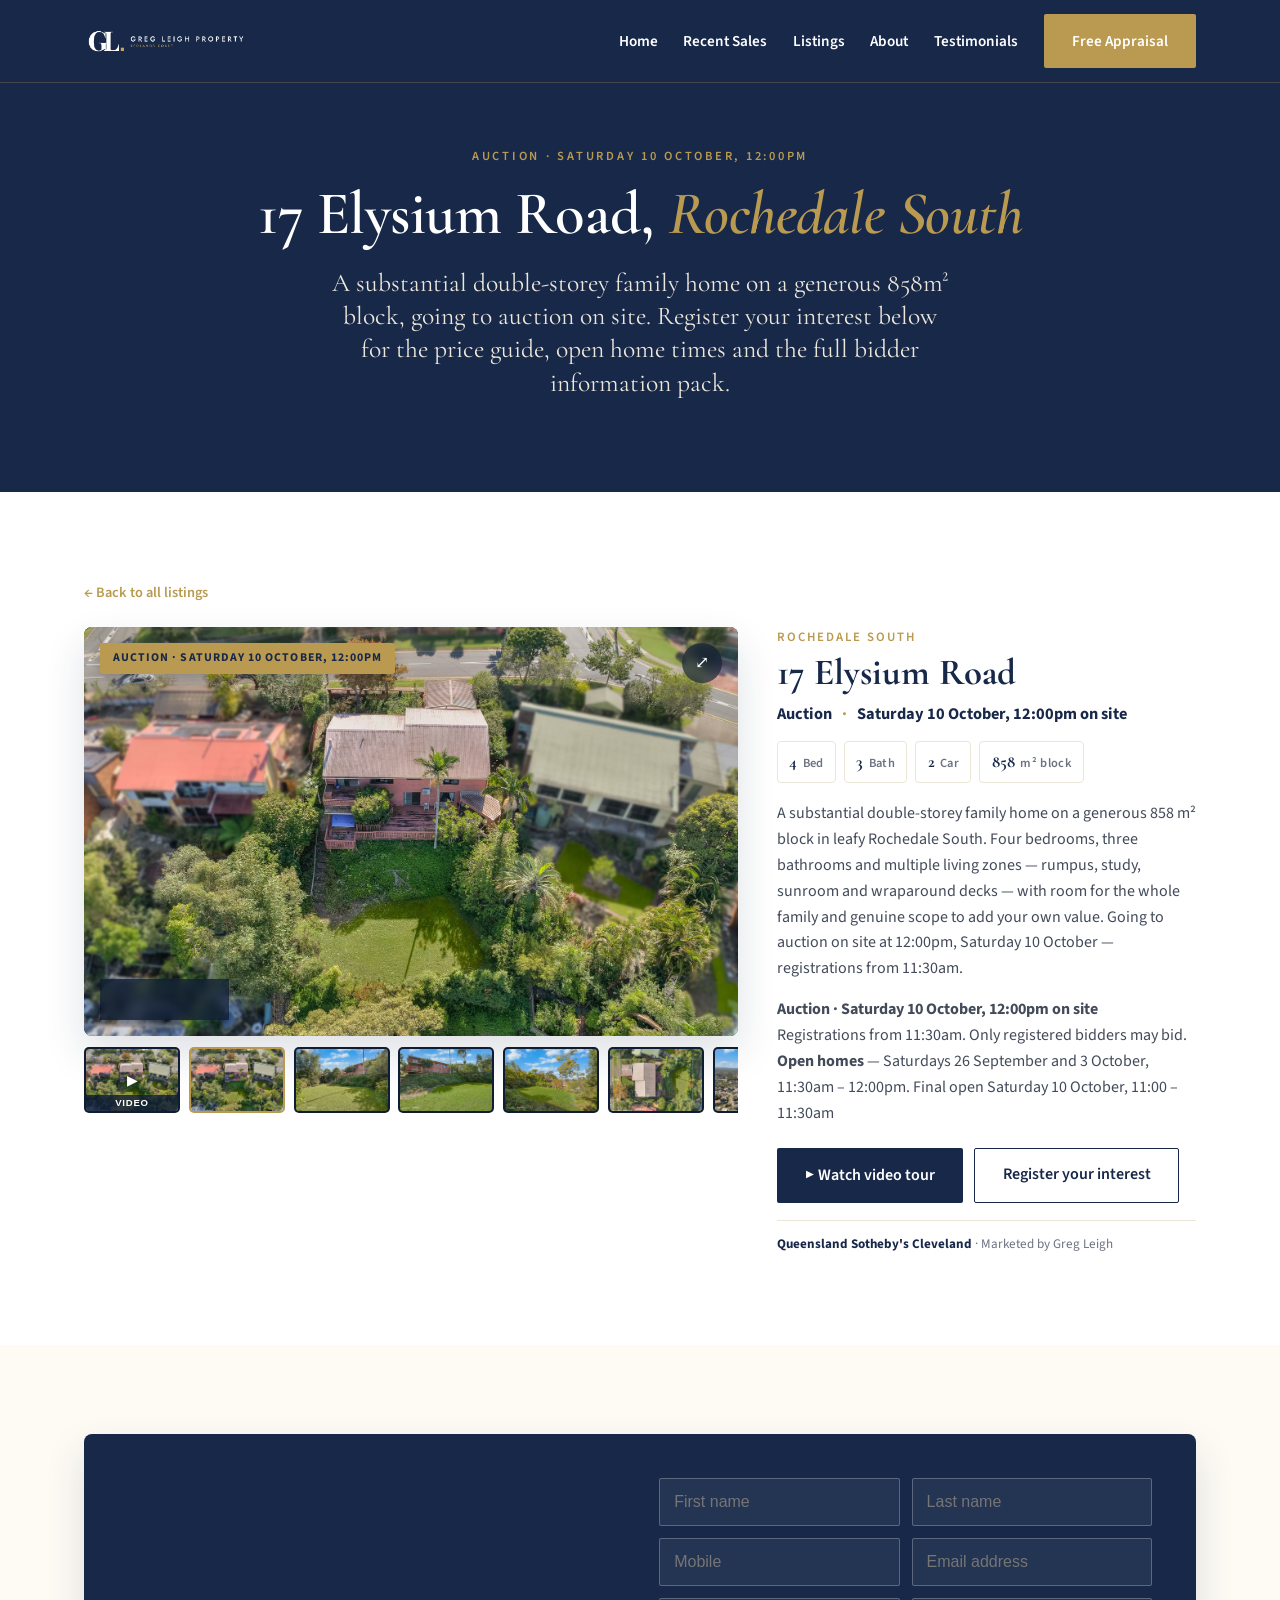
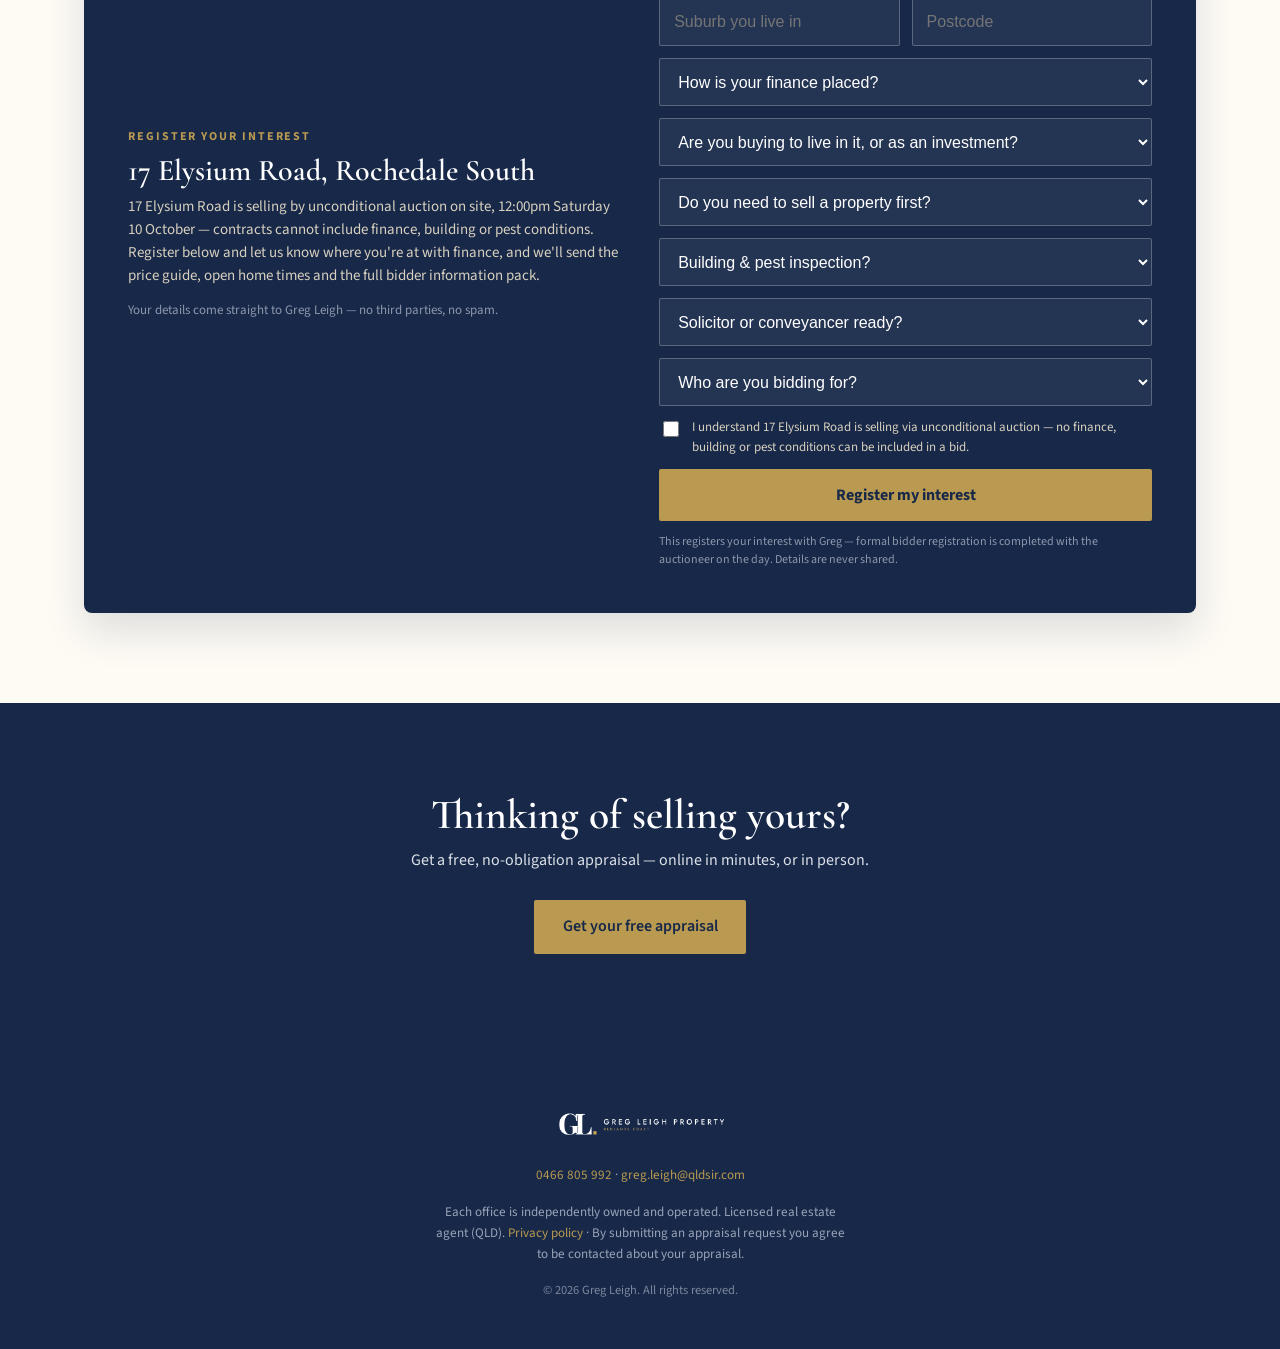
==== commit dc6b5d20: "17 Elysium: auction moved to Sat 10 Oct 12:00pm (regos 11:30am, final open 11:00-11:30am); host auct" ====
--- a/17-elysium-road.html
+++ b/17-elysium-road.html
@@ -3,8 +3,8 @@
 <head>
 <meta charset="UTF-8" />
 <meta name="viewport" content="width=device-width, initial-scale=1.0" />
-<title>17 Elysium Road, Rochedale South — Auction Sat 17 October | Greg Leigh, Queensland Sotheby's</title>
-<meta name="description" content="17 Elysium Road, Rochedale South — 4 bed, 3 bath, 858m² family home going to auction on site Saturday 17 October, 2:00pm. Photos, floor plan, open home times and register your interest with Greg Leigh, Queensland Sotheby's International Realty." />
+<title>17 Elysium Road, Rochedale South — Auction Sat 10 October | Greg Leigh, Queensland Sotheby's</title>
+<meta name="description" content="17 Elysium Road, Rochedale South — 4 bed, 3 bath, 858m² family home going to auction on site Saturday 10 October, 12:00pm. Photos, floor plan, open home times and register your interest with Greg Leigh, Queensland Sotheby's International Realty." />
 <link rel="preconnect" href="https://fonts.googleapis.com" />
 <link rel="preconnect" href="https://fonts.gstatic.com" crossorigin />
 <link href="https://fonts.googleapis.com/css2?family=Cormorant+Garamond:wght@500;600;700&family=Source+Sans+3:wght@400;500;600;700&display=swap" rel="stylesheet" />
@@ -17,14 +17,14 @@
   <meta property="og:locale" content="en_AU" />
   <meta property="og:type" content="website" />
   <meta property="og:url" content="https://gregleighproperty.com.au/17-elysium-road" />
-  <meta property="og:title" content="17 Elysium Road, Rochedale South — Auction Saturday 17 October, 2:00pm" />
-  <meta property="og:description" content="4 bed, 3 bath, 858m² family home on a generous block in leafy Rochedale South. Going to auction on site Saturday 17 October, 2:00pm. Open homes every Saturday until auction day." />
+  <meta property="og:title" content="17 Elysium Road, Rochedale South — Auction Saturday 10 October, 12:00pm" />
+  <meta property="og:description" content="4 bed, 3 bath, 858m² family home on a generous block in leafy Rochedale South. Going to auction on site Saturday 10 October, 12:00pm. Open homes every Saturday until auction day." />
   <meta property="og:image" content="https://gregleighproperty.com.au/assets/homes/elysium/aerial-2.jpg" />
   <meta property="og:image:width" content="1600" />
   <meta property="og:image:height" content="1198" />
   <meta name="twitter:card" content="summary_large_image" />
-  <meta name="twitter:title" content="17 Elysium Road, Rochedale South — Auction Saturday 17 October, 2:00pm" />
-  <meta name="twitter:description" content="4 bed, 3 bath, 858m² family home on a generous block in leafy Rochedale South. Going to auction on site Saturday 17 October, 2:00pm." />
+  <meta name="twitter:title" content="17 Elysium Road, Rochedale South — Auction Saturday 10 October, 12:00pm" />
+  <meta name="twitter:description" content="4 bed, 3 bath, 858m² family home on a generous block in leafy Rochedale South. Going to auction on site Saturday 10 October, 12:00pm." />
   <meta name="twitter:image" content="https://gregleighproperty.com.au/assets/homes/elysium/aerial-2.jpg" />
   <script src="/assets/tracking.js" defer></script>
 <!-- === tier1:end === -->
@@ -50,7 +50,7 @@
 <section class="hero hero--page">
 <div class="hero__inner">
 <div>
-<p class="eyebrow">Auction &middot; Saturday 17 October, 2:00pm</p>
+<p class="eyebrow">Auction &middot; Saturday 10 October, 12:00pm</p>
 <h1>17 Elysium Road, <em>Rochedale South</em></h1>
 <p class="hero__sub">A substantial double-storey family home on a generous 858m&sup2; block, going to auction on site. Register your interest below for the price guide, open home times and the full bidder information pack.</p>
 </div>
@@ -65,7 +65,7 @@
 <article class="feature" id="elysium">
 <div class="feature__media">
 <div class="feature__stage" data-feature="elysium">
-<span class="feature__badge2">Auction · Saturday 17 October, 2:00pm</span>
+<span class="feature__badge2">Auction · Saturday 10 October, 12:00pm</span>
 <button class="feature__expand" aria-label="Open gallery">⤢</button>
 <img class="feature__hero" src="assets/homes/elysium/aerial-2.jpg" alt="17 Elysium Road, Rochedale South — large family block from above" />
 <button class="feature__playpill" data-play aria-label="Play video tour"><span class="ico">▶</span> Video tour</button>
@@ -84,15 +84,15 @@
 <div class="feature__info">
 <div class="feature__suburb">Rochedale South</div>
 <h3 class="feature__addr">17 Elysium Road</h3>
-<div class="feature__status">Auction <span class="dot">·</span> Saturday 17 October, 2:00pm on site</div>
+<div class="feature__status">Auction <span class="dot">·</span> Saturday 10 October, 12:00pm on site</div>
 <div class="feature__specs">
 <span class="spec"><b>4</b> <span>Bed</span></span>
 <span class="spec"><b>3</b> <span>Bath</span></span>
 <span class="spec"><b>2</b> <span>Car</span></span>
 <span class="spec"><b>858</b> <span>m² block</span></span>
 </div>
-<p class="feature__desc">A substantial double-storey family home on a generous 858 m² block in leafy Rochedale South. Four bedrooms, three bathrooms and multiple living zones — rumpus, study, sunroom and wraparound decks — with room for the whole family and genuine scope to add your own value. Going to auction on site at 2:00pm, Saturday 17 October &mdash; registrations from 1:30pm.</p>
-<div class="feature__desc" style="margin-top:-.35rem"><b>Auction &middot; Saturday 17 October, 2:00pm on site</b><br>Registrations from 1:30pm. Only registered bidders may bid.<br><b>Open homes</b> &mdash; Saturdays 12, 19, 26 September and 3 October, 11:30am &ndash; 12:00pm. Final open Saturday 10 October, 1:00 &ndash; 1:30pm</div>
+<p class="feature__desc">A substantial double-storey family home on a generous 858 m² block in leafy Rochedale South. Four bedrooms, three bathrooms and multiple living zones — rumpus, study, sunroom and wraparound decks — with room for the whole family and genuine scope to add your own value. Going to auction on site at 12:00pm, Saturday 10 October &mdash; registrations from 11:30am.</p>
+<div class="feature__desc" style="margin-top:-.35rem"><b>Auction &middot; Saturday 10 October, 12:00pm on site</b><br>Registrations from 11:30am. Only registered bidders may bid.<br><b>Open homes</b> &mdash; Saturdays 26 September and 3 October, 11:30am &ndash; 12:00pm. Final open Saturday 10 October, 11:00 &ndash; 11:30am</div>
 <div class="feature__actions">
 <button class="btn btn--navy" data-play-for="elysium">▶ Watch video tour</button>
 <a class="btn btn--outline" href="#register">Register your interest</a>
@@ -111,7 +111,7 @@
 <div>
 <p style="margin:0 0 8px;font-size:12px;font-weight:700;letter-spacing:.16em;text-transform:uppercase;color:#B99A50;">Register your interest</p>
 <h3 style="margin:0 0 6px;font-family:'Cormorant Garamond',Georgia,serif;font-weight:600;font-size:clamp(24px,2.6vw,30px);color:#fff;line-height:1.15;">17 Elysium Road, Rochedale South</h3>
-<p style="margin:0 0 12px;font-size:15px;line-height:1.55;color:#D8D0BE;">17 Elysium Road is selling by unconditional auction on site, 2:00pm Saturday 17 October &mdash; contracts cannot include finance, building or pest conditions. Register below and let us know where you're at with finance, and we'll send the price guide, open home times and the full bidder information pack.</p>
+<p style="margin:0 0 12px;font-size:15px;line-height:1.55;color:#D8D0BE;">17 Elysium Road is selling by unconditional auction on site, 12:00pm Saturday 10 October &mdash; contracts cannot include finance, building or pest conditions. Register below and let us know where you're at with finance, and we'll send the price guide, open home times and the full bidder information pack.</p>
 <p style="margin:0;font-size:13px;color:#8E97AC;">Your details come straight to Greg Leigh &mdash; no third parties, no spam.</p>
 </div>
 <form class="ri-form" data-listing="17 Elysium Road, Rochedale South" novalidate
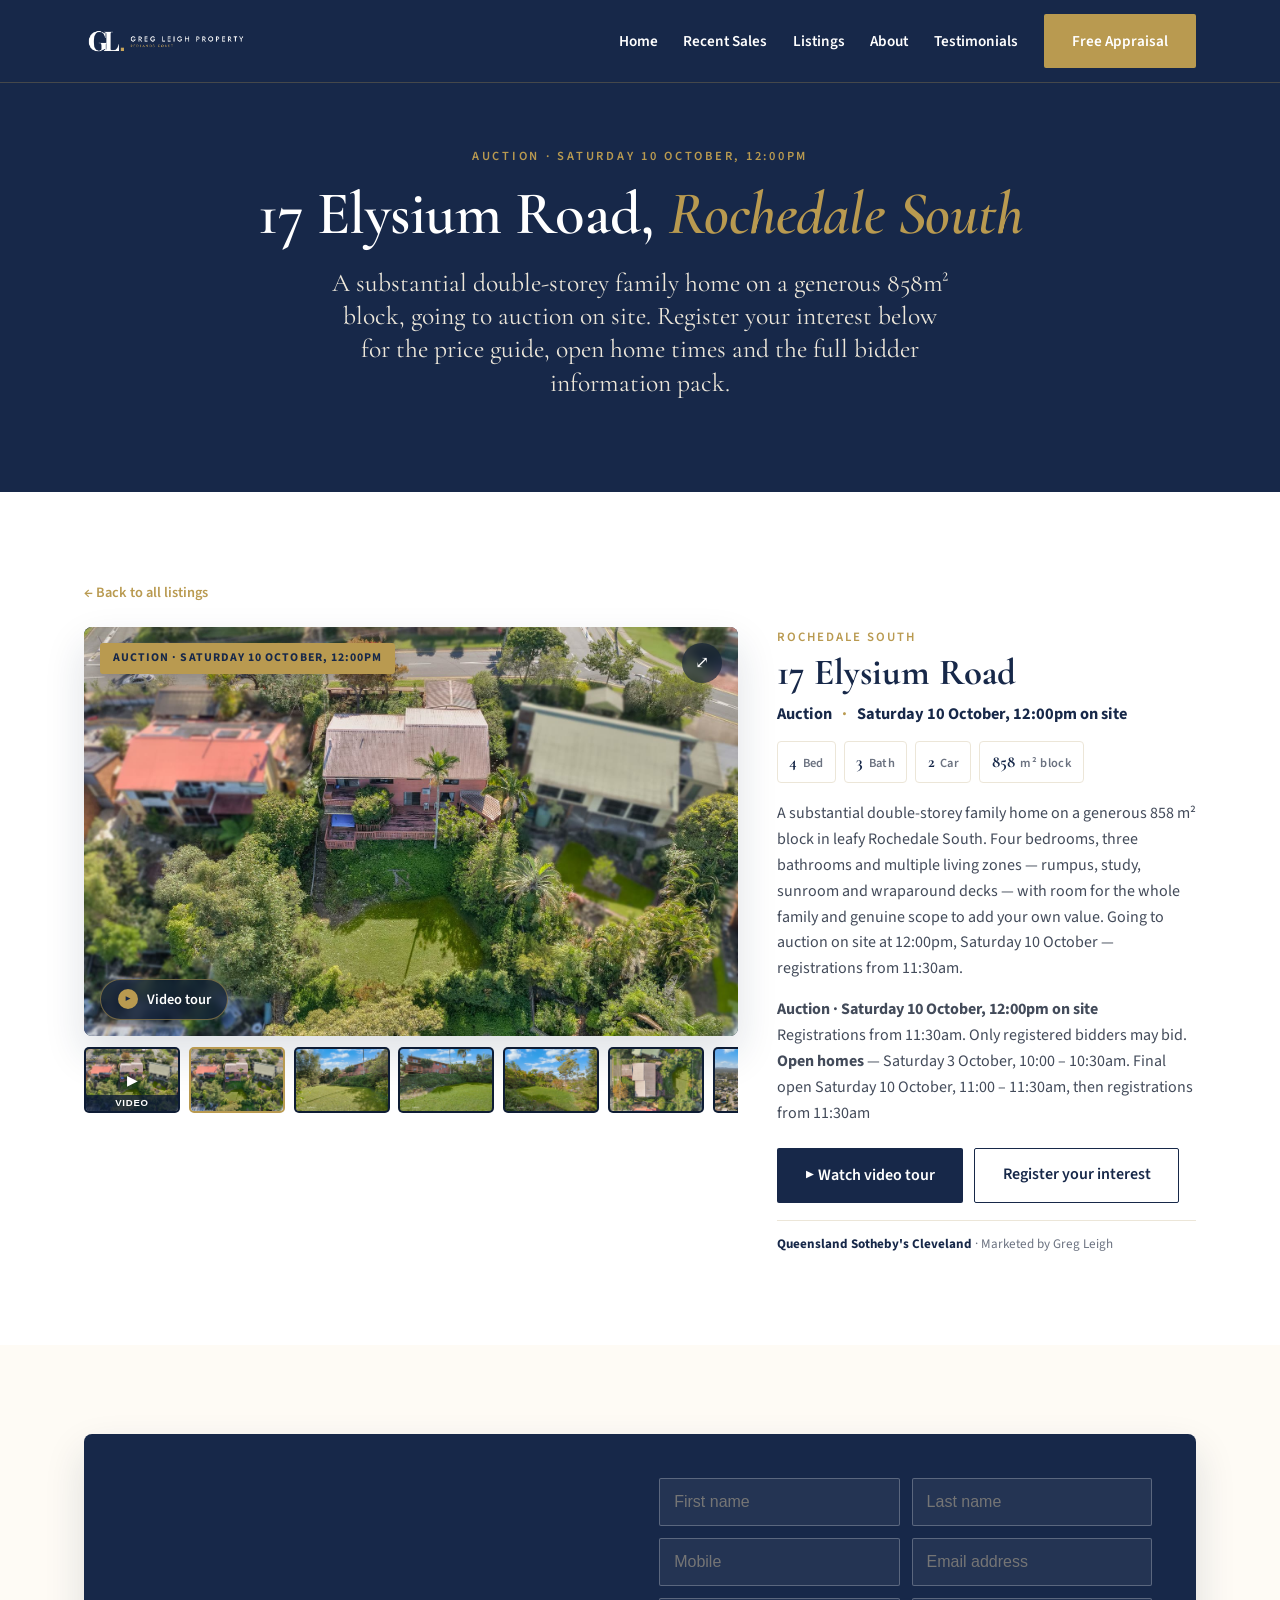
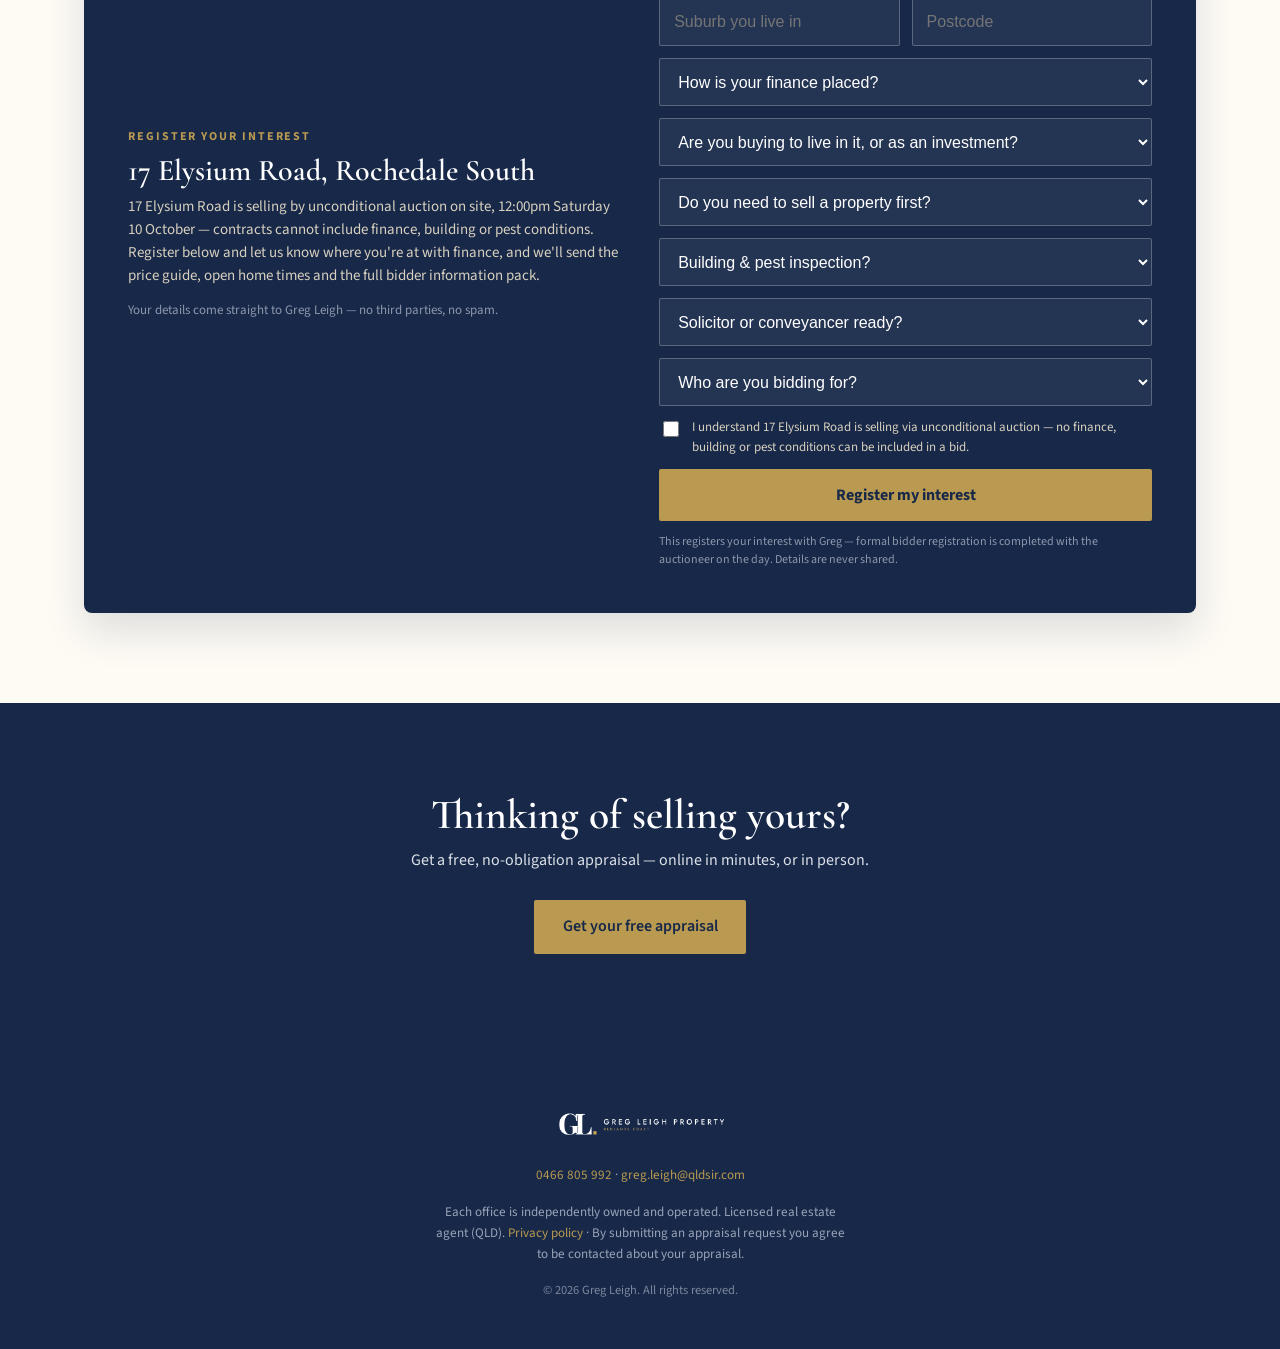
==== commit 8e94b607: "Listings: Elysium opens Sat 3 Oct 10:00-10:30am, final open 10 Oct 11:00-11:30am then regos 11:30am," ====
--- a/17-elysium-road.html
+++ b/17-elysium-road.html
@@ -92,7 +92,7 @@
 <span class="spec"><b>858</b> <span>m² block</span></span>
 </div>
 <p class="feature__desc">A substantial double-storey family home on a generous 858 m² block in leafy Rochedale South. Four bedrooms, three bathrooms and multiple living zones — rumpus, study, sunroom and wraparound decks — with room for the whole family and genuine scope to add your own value. Going to auction on site at 12:00pm, Saturday 10 October &mdash; registrations from 11:30am.</p>
-<div class="feature__desc" style="margin-top:-.35rem"><b>Auction &middot; Saturday 10 October, 12:00pm on site</b><br>Registrations from 11:30am. Only registered bidders may bid.<br><b>Open homes</b> &mdash; Saturdays 26 September and 3 October, 11:30am &ndash; 12:00pm. Final open Saturday 10 October, 11:00 &ndash; 11:30am</div>
+<div class="feature__desc" style="margin-top:-.35rem"><b>Auction &middot; Saturday 10 October, 12:00pm on site</b><br>Registrations from 11:30am. Only registered bidders may bid.<br><b>Open homes</b> &mdash; Saturday 3 October, 10:00 &ndash; 10:30am. Final open Saturday 10 October, 11:00 &ndash; 11:30am, then registrations from 11:30am</div>
 <div class="feature__actions">
 <button class="btn btn--navy" data-play-for="elysium">▶ Watch video tour</button>
 <a class="btn btn--outline" href="#register">Register your interest</a>
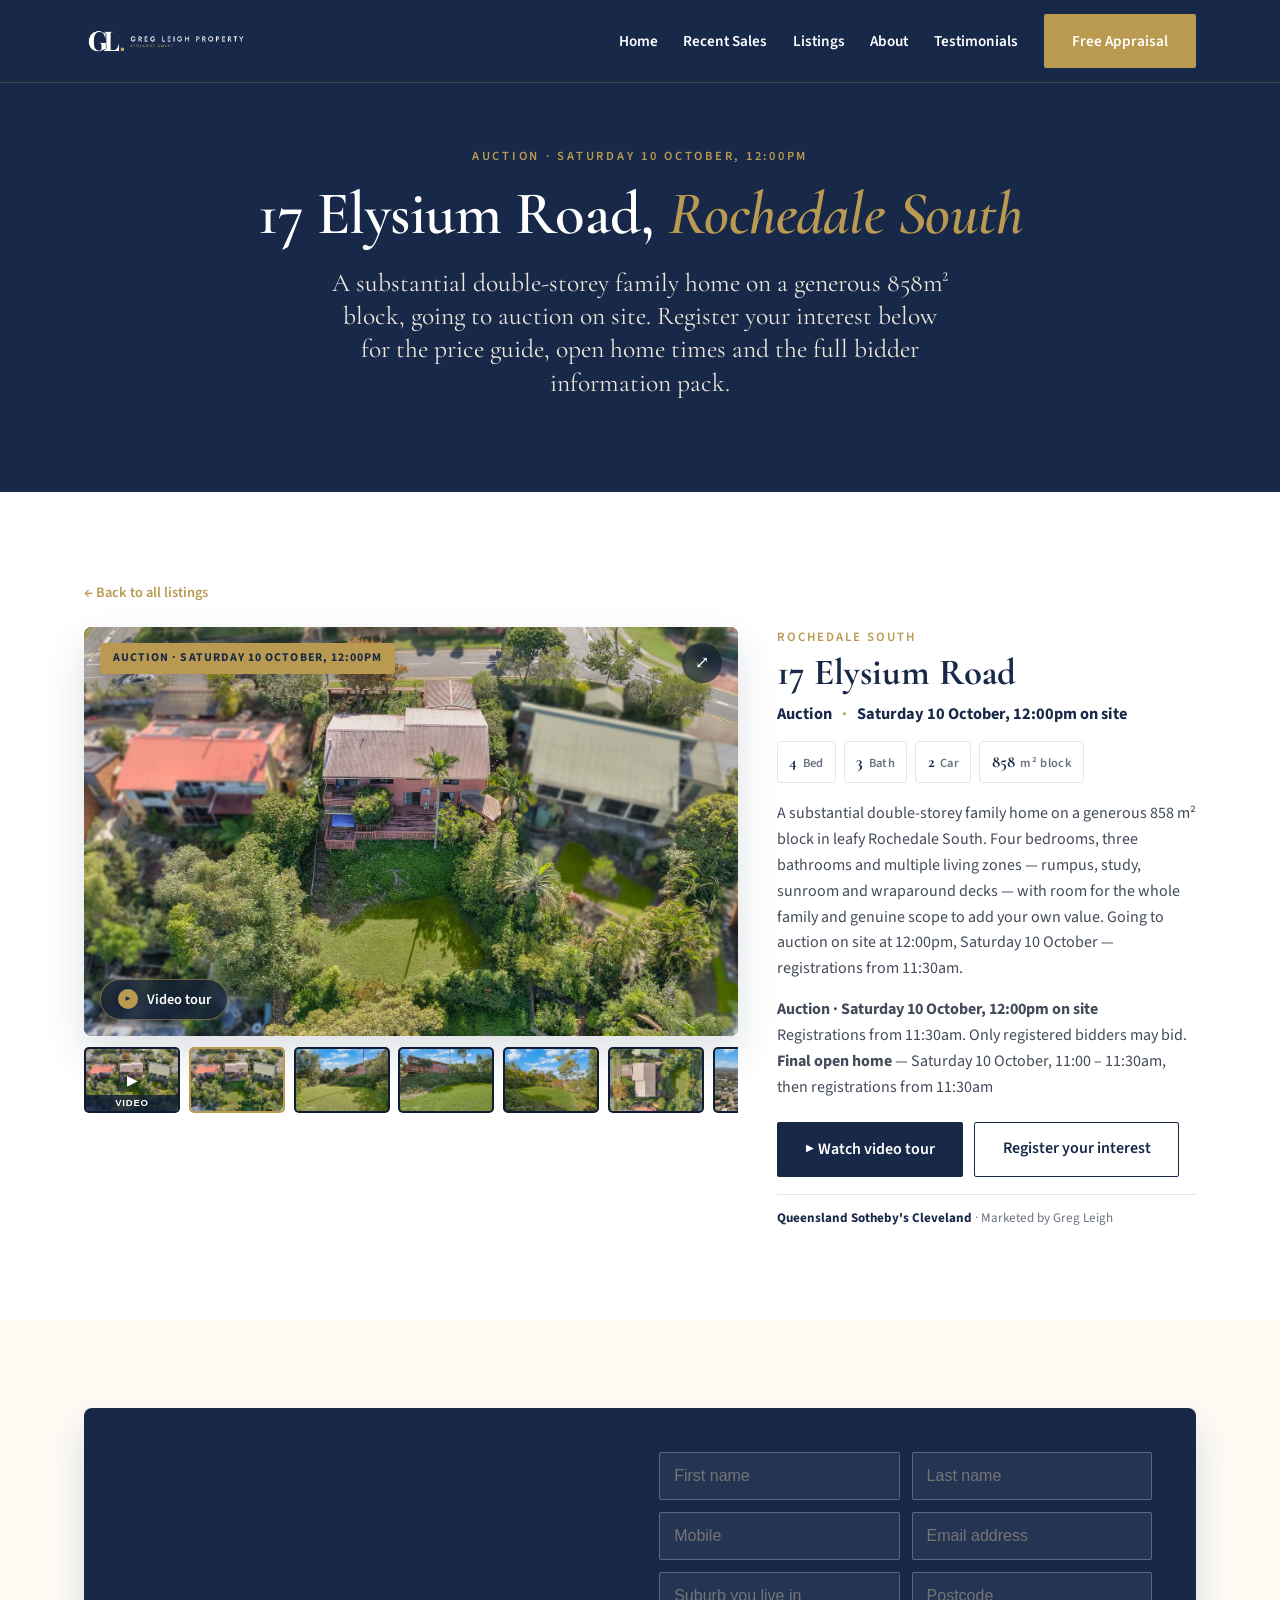
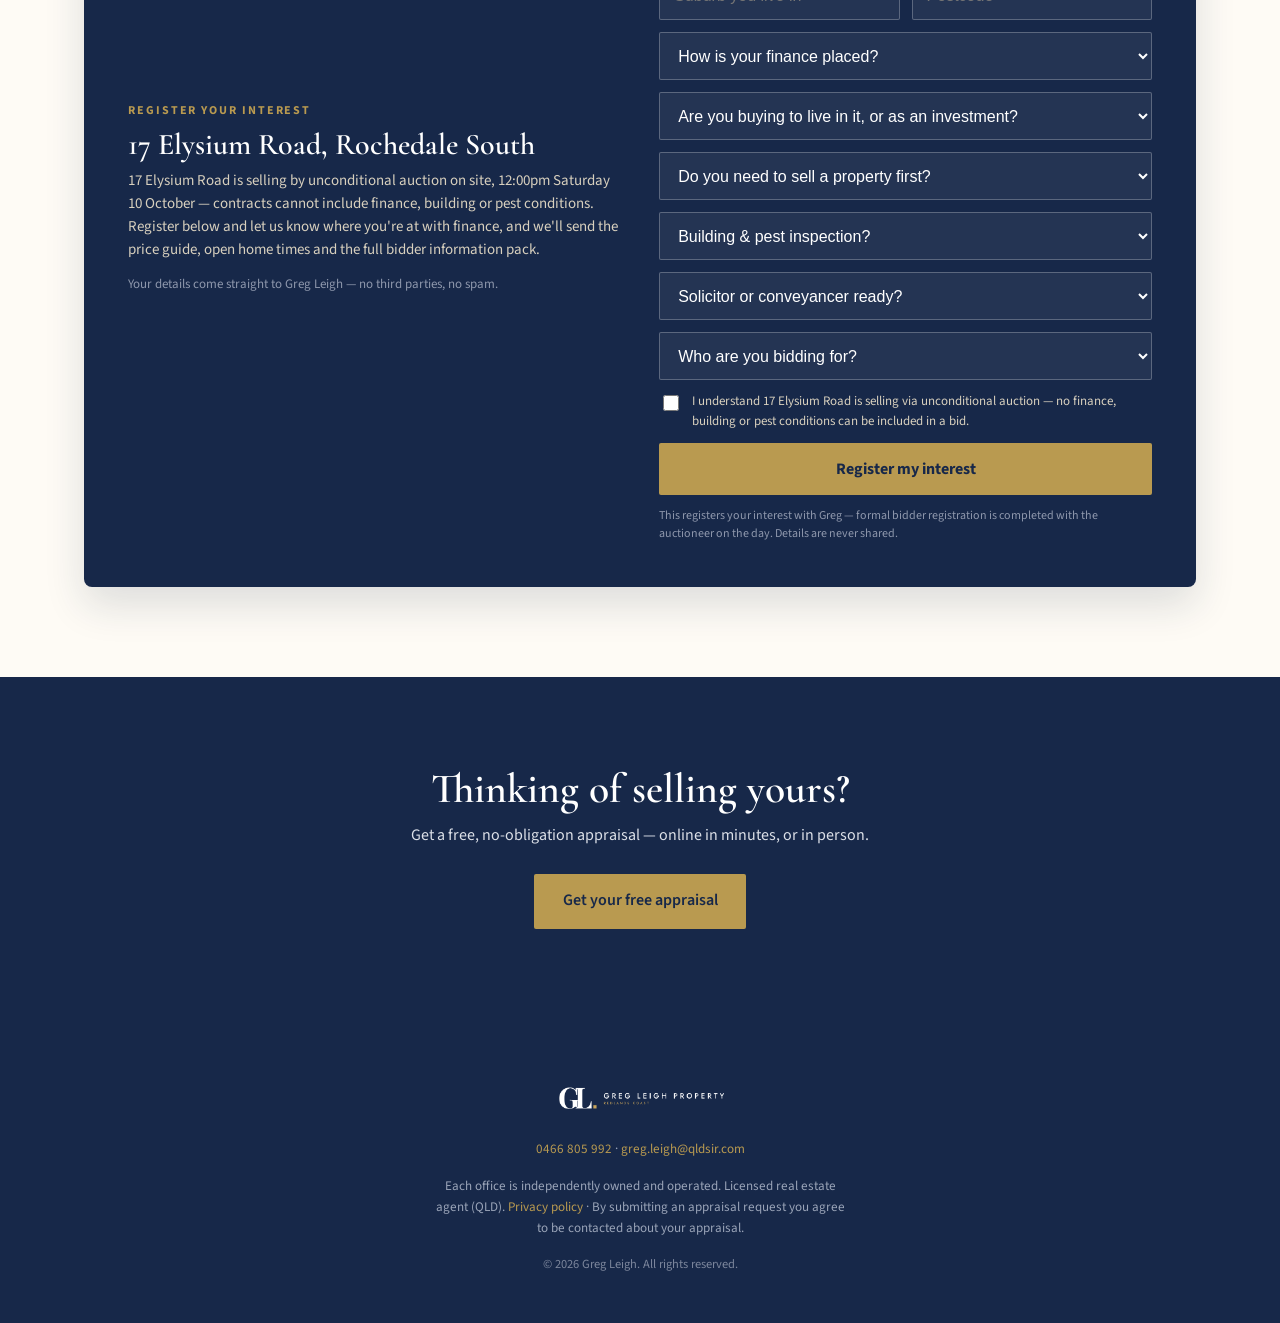
==== commit 85fc78b4: "Elysium: drop past 3 Oct open, show final open Sat 10 Oct 11-11:30am Co-Authored-By: Claude Opus 5.5" ====
--- a/17-elysium-road.html
+++ b/17-elysium-road.html
@@ -18,7 +18,7 @@
   <meta property="og:type" content="website" />
   <meta property="og:url" content="https://gregleighproperty.com.au/17-elysium-road" />
   <meta property="og:title" content="17 Elysium Road, Rochedale South — Auction Saturday 10 October, 12:00pm" />
-  <meta property="og:description" content="4 bed, 3 bath, 858m² family home on a generous block in leafy Rochedale South. Going to auction on site Saturday 10 October, 12:00pm. Open homes every Saturday until auction day." />
+  <meta property="og:description" content="4 bed, 3 bath, 858m² family home on a generous block in leafy Rochedale South. Going to auction on site Saturday 10 October, 12:00pm. Final open home Saturday 10 October, 11:00am." />
   <meta property="og:image" content="https://gregleighproperty.com.au/assets/homes/elysium/aerial-2.jpg" />
   <meta property="og:image:width" content="1600" />
   <meta property="og:image:height" content="1198" />
@@ -92,7 +92,7 @@
 <span class="spec"><b>858</b> <span>m² block</span></span>
 </div>
 <p class="feature__desc">A substantial double-storey family home on a generous 858 m² block in leafy Rochedale South. Four bedrooms, three bathrooms and multiple living zones — rumpus, study, sunroom and wraparound decks — with room for the whole family and genuine scope to add your own value. Going to auction on site at 12:00pm, Saturday 10 October &mdash; registrations from 11:30am.</p>
-<div class="feature__desc" style="margin-top:-.35rem"><b>Auction &middot; Saturday 10 October, 12:00pm on site</b><br>Registrations from 11:30am. Only registered bidders may bid.<br><b>Open homes</b> &mdash; Saturday 3 October, 10:00 &ndash; 10:30am. Final open Saturday 10 October, 11:00 &ndash; 11:30am, then registrations from 11:30am</div>
+<div class="feature__desc" style="margin-top:-.35rem"><b>Auction &middot; Saturday 10 October, 12:00pm on site</b><br>Registrations from 11:30am. Only registered bidders may bid.<br><b>Final open home</b> &mdash; Saturday 10 October, 11:00 &ndash; 11:30am, then registrations from 11:30am</div>
 <div class="feature__actions">
 <button class="btn btn--navy" data-play-for="elysium">▶ Watch video tour</button>
 <a class="btn btn--outline" href="#register">Register your interest</a>
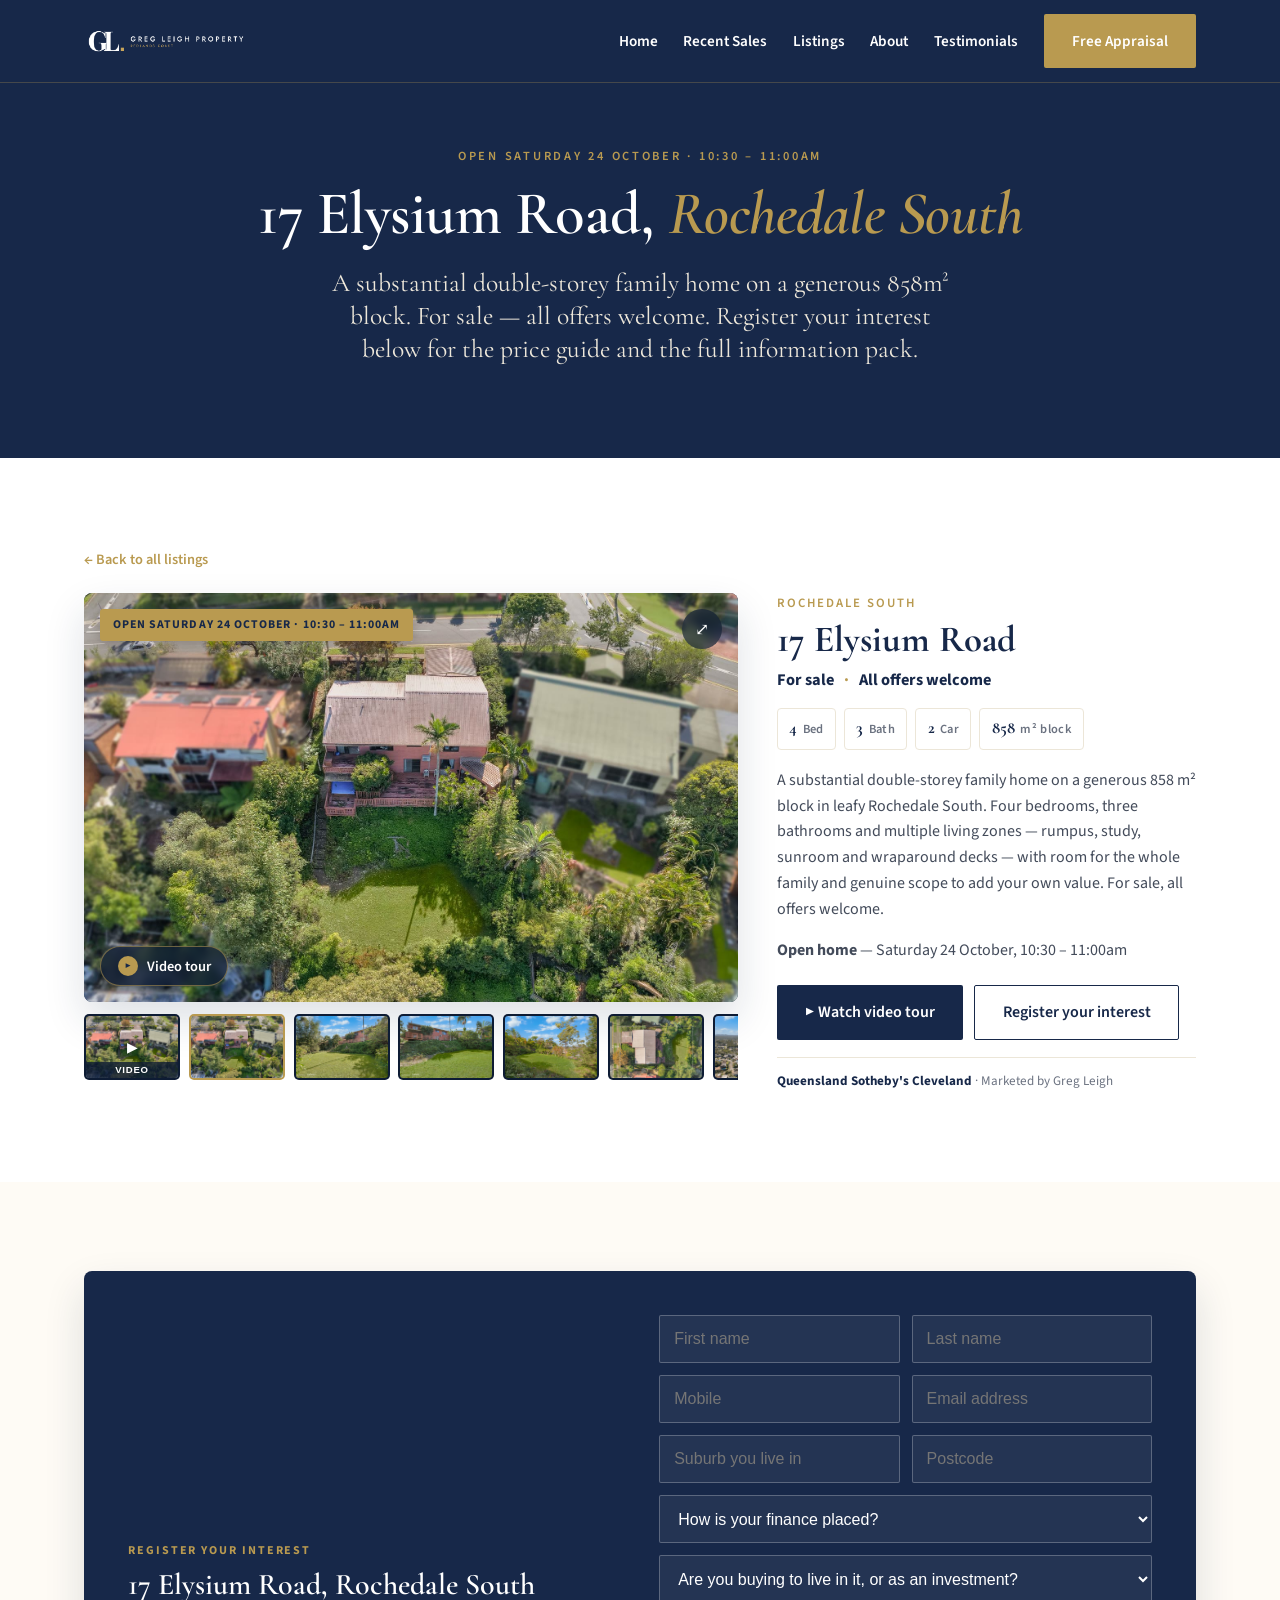
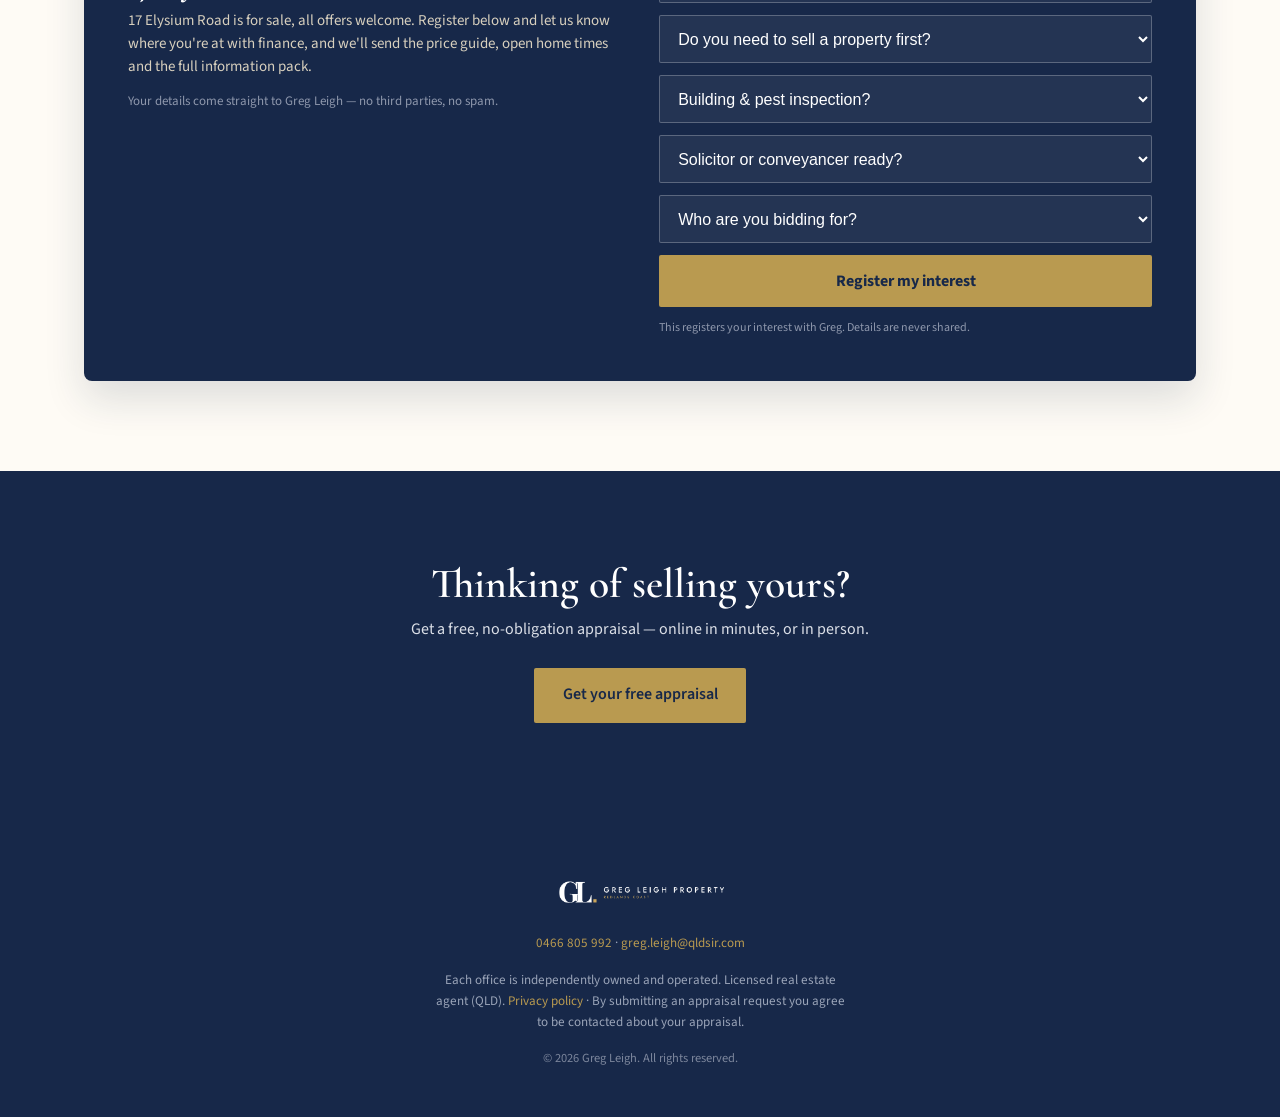
==== commit a73043ed: "Websites: Elysium now for sale (all offers welcome) with Sat 24 Oct open; Freshwater open times upda" ====
--- a/17-elysium-road.html
+++ b/17-elysium-road.html
@@ -3,8 +3,8 @@
 <head>
 <meta charset="UTF-8" />
 <meta name="viewport" content="width=device-width, initial-scale=1.0" />
-<title>17 Elysium Road, Rochedale South — Auction Sat 10 October | Greg Leigh, Queensland Sotheby's</title>
-<meta name="description" content="17 Elysium Road, Rochedale South — 4 bed, 3 bath, 858m² family home going to auction on site Saturday 10 October, 12:00pm. Photos, floor plan, open home times and register your interest with Greg Leigh, Queensland Sotheby's International Realty." />
+<title>17 Elysium Road, Rochedale South — Open Sat 24 October | Greg Leigh, Queensland Sotheby's</title>
+<meta name="description" content="17 Elysium Road, Rochedale South — 4 bed, 3 bath, 858m² family home for sale, all offers welcome. Open Saturday 24 October, 10:30–11:00am. Photos, floor plan and register your interest with Greg Leigh, Queensland Sotheby's International Realty." />
 <link rel="preconnect" href="https://fonts.googleapis.com" />
 <link rel="preconnect" href="https://fonts.gstatic.com" crossorigin />
 <link href="https://fonts.googleapis.com/css2?family=Cormorant+Garamond:wght@500;600;700&family=Source+Sans+3:wght@400;500;600;700&display=swap" rel="stylesheet" />
@@ -17,14 +17,14 @@
   <meta property="og:locale" content="en_AU" />
   <meta property="og:type" content="website" />
   <meta property="og:url" content="https://gregleighproperty.com.au/17-elysium-road" />
-  <meta property="og:title" content="17 Elysium Road, Rochedale South — Auction Saturday 10 October, 12:00pm" />
-  <meta property="og:description" content="4 bed, 3 bath, 858m² family home on a generous block in leafy Rochedale South. Going to auction on site Saturday 10 October, 12:00pm. Final open home Saturday 10 October, 11:00am." />
+  <meta property="og:title" content="17 Elysium Road, Rochedale South — Open Saturday 24 October, 10:30am" />
+  <meta property="og:description" content="4 bed, 3 bath, 858m² family home on a generous block in leafy Rochedale South. For sale, all offers welcome. Open Saturday 24 October, 10:30 – 11:00am." />
   <meta property="og:image" content="https://gregleighproperty.com.au/assets/homes/elysium/aerial-2.jpg" />
   <meta property="og:image:width" content="1600" />
   <meta property="og:image:height" content="1198" />
   <meta name="twitter:card" content="summary_large_image" />
-  <meta name="twitter:title" content="17 Elysium Road, Rochedale South — Auction Saturday 10 October, 12:00pm" />
-  <meta name="twitter:description" content="4 bed, 3 bath, 858m² family home on a generous block in leafy Rochedale South. Going to auction on site Saturday 10 October, 12:00pm." />
+  <meta name="twitter:title" content="17 Elysium Road, Rochedale South — Open Saturday 24 October, 10:30am" />
+  <meta name="twitter:description" content="4 bed, 3 bath, 858m² family home on a generous block in leafy Rochedale South. For sale, all offers welcome. Open Saturday 24 October, 10:30 – 11:00am." />
   <meta name="twitter:image" content="https://gregleighproperty.com.au/assets/homes/elysium/aerial-2.jpg" />
   <script src="/assets/tracking.js" defer></script>
 <!-- === tier1:end === -->
@@ -50,9 +50,9 @@
 <section class="hero hero--page">
 <div class="hero__inner">
 <div>
-<p class="eyebrow">Auction &middot; Saturday 10 October, 12:00pm</p>
+<p class="eyebrow">Open Saturday 24 October &middot; 10:30 &ndash; 11:00am</p>
 <h1>17 Elysium Road, <em>Rochedale South</em></h1>
-<p class="hero__sub">A substantial double-storey family home on a generous 858m&sup2; block, going to auction on site. Register your interest below for the price guide, open home times and the full bidder information pack.</p>
+<p class="hero__sub">A substantial double-storey family home on a generous 858m&sup2; block. For sale &mdash; all offers welcome. Register your interest below for the price guide and the full information pack.</p>
 </div>
 </div>
 </section>
@@ -65,7 +65,7 @@
 <article class="feature" id="elysium">
 <div class="feature__media">
 <div class="feature__stage" data-feature="elysium">
-<span class="feature__badge2">Auction · Saturday 10 October, 12:00pm</span>
+<span class="feature__badge2">Open Saturday 24 October · 10:30 – 11:00am</span>
 <button class="feature__expand" aria-label="Open gallery">⤢</button>
 <img class="feature__hero" src="assets/homes/elysium/aerial-2.jpg" alt="17 Elysium Road, Rochedale South — large family block from above" />
 <button class="feature__playpill" data-play aria-label="Play video tour"><span class="ico">▶</span> Video tour</button>
@@ -84,15 +84,15 @@
 <div class="feature__info">
 <div class="feature__suburb">Rochedale South</div>
 <h3 class="feature__addr">17 Elysium Road</h3>
-<div class="feature__status">Auction <span class="dot">·</span> Saturday 10 October, 12:00pm on site</div>
+<div class="feature__status">For sale <span class="dot">·</span> All offers welcome</div>
 <div class="feature__specs">
 <span class="spec"><b>4</b> <span>Bed</span></span>
 <span class="spec"><b>3</b> <span>Bath</span></span>
 <span class="spec"><b>2</b> <span>Car</span></span>
 <span class="spec"><b>858</b> <span>m² block</span></span>
 </div>
-<p class="feature__desc">A substantial double-storey family home on a generous 858 m² block in leafy Rochedale South. Four bedrooms, three bathrooms and multiple living zones — rumpus, study, sunroom and wraparound decks — with room for the whole family and genuine scope to add your own value. Going to auction on site at 12:00pm, Saturday 10 October &mdash; registrations from 11:30am.</p>
-<div class="feature__desc" style="margin-top:-.35rem"><b>Auction &middot; Saturday 10 October, 12:00pm on site</b><br>Registrations from 11:30am. Only registered bidders may bid.<br><b>Final open home</b> &mdash; Saturday 10 October, 11:00 &ndash; 11:30am, then registrations from 11:30am</div>
+<p class="feature__desc">A substantial double-storey family home on a generous 858 m² block in leafy Rochedale South. Four bedrooms, three bathrooms and multiple living zones — rumpus, study, sunroom and wraparound decks — with room for the whole family and genuine scope to add your own value. For sale, all offers welcome.</p>
+<div class="feature__desc" style="margin-top:-.35rem"><b>Open home</b> &mdash; Saturday 24 October, 10:30 &ndash; 11:00am</div>
 <div class="feature__actions">
 <button class="btn btn--navy" data-play-for="elysium">▶ Watch video tour</button>
 <a class="btn btn--outline" href="#register">Register your interest</a>
@@ -111,7 +111,7 @@
 <div>
 <p style="margin:0 0 8px;font-size:12px;font-weight:700;letter-spacing:.16em;text-transform:uppercase;color:#B99A50;">Register your interest</p>
 <h3 style="margin:0 0 6px;font-family:'Cormorant Garamond',Georgia,serif;font-weight:600;font-size:clamp(24px,2.6vw,30px);color:#fff;line-height:1.15;">17 Elysium Road, Rochedale South</h3>
-<p style="margin:0 0 12px;font-size:15px;line-height:1.55;color:#D8D0BE;">17 Elysium Road is selling by unconditional auction on site, 12:00pm Saturday 10 October &mdash; contracts cannot include finance, building or pest conditions. Register below and let us know where you're at with finance, and we'll send the price guide, open home times and the full bidder information pack.</p>
+<p style="margin:0 0 12px;font-size:15px;line-height:1.55;color:#D8D0BE;">17 Elysium Road is for sale, all offers welcome. Register below and let us know where you're at with finance, and we'll send the price guide, open home times and the full information pack.</p>
 <p style="margin:0;font-size:13px;color:#8E97AC;">Your details come straight to Greg Leigh &mdash; no third parties, no spam.</p>
 </div>
 <form class="ri-form" data-listing="17 Elysium Road, Rochedale South" novalidate
@@ -170,15 +170,12 @@
 <option value="self" style="color:#172849;">Bidding for myself</option>
 <option value="someone_else" style="color:#172849;">On behalf of someone else (e.g. buyer's agent, family member)</option>
 </select>
-<label style="grid-column:1 / -1;display:flex;align-items:flex-start;gap:10px;font-size:13px;line-height:1.5;color:#D8D0BE;cursor:pointer;">
-<input type="checkbox" name="ri_unconditional_ack" required style="margin-top:3px;width:16px;height:16px;flex-shrink:0;" />
-<span>I understand 17 Elysium Road is selling via unconditional auction &mdash; no finance, building or pest conditions can be included in a bid.</span>
-</label>
+
 <input type="text" name="company" tabindex="-1" autocomplete="off" aria-hidden="true" style="position:absolute;left:-9999px;height:0;width:0;border:0;padding:0;" />
 <p class="ri-msg" hidden style="grid-column:1 / -1;margin:0;font-size:14px;color:#F0C9A0;"></p>
 <button type="submit" class="btn"
 style="grid-column:1 / -1;height:52px;border:0;border-radius:2px;background:#B99A50;color:#172849;font-size:16px;font-weight:700;cursor:pointer;">Register my interest</button>
-<p style="grid-column:1 / -1;margin:0;font-size:12px;line-height:1.5;color:#8E97AC;">This registers your interest with Greg &mdash; formal bidder registration is completed with the auctioneer on the day. Details are never shared.</p>
+<p style="grid-column:1 / -1;margin:0;font-size:12px;line-height:1.5;color:#8E97AC;">This registers your interest with Greg. Details are never shared.</p>
 </form>
 </div>
 </div>
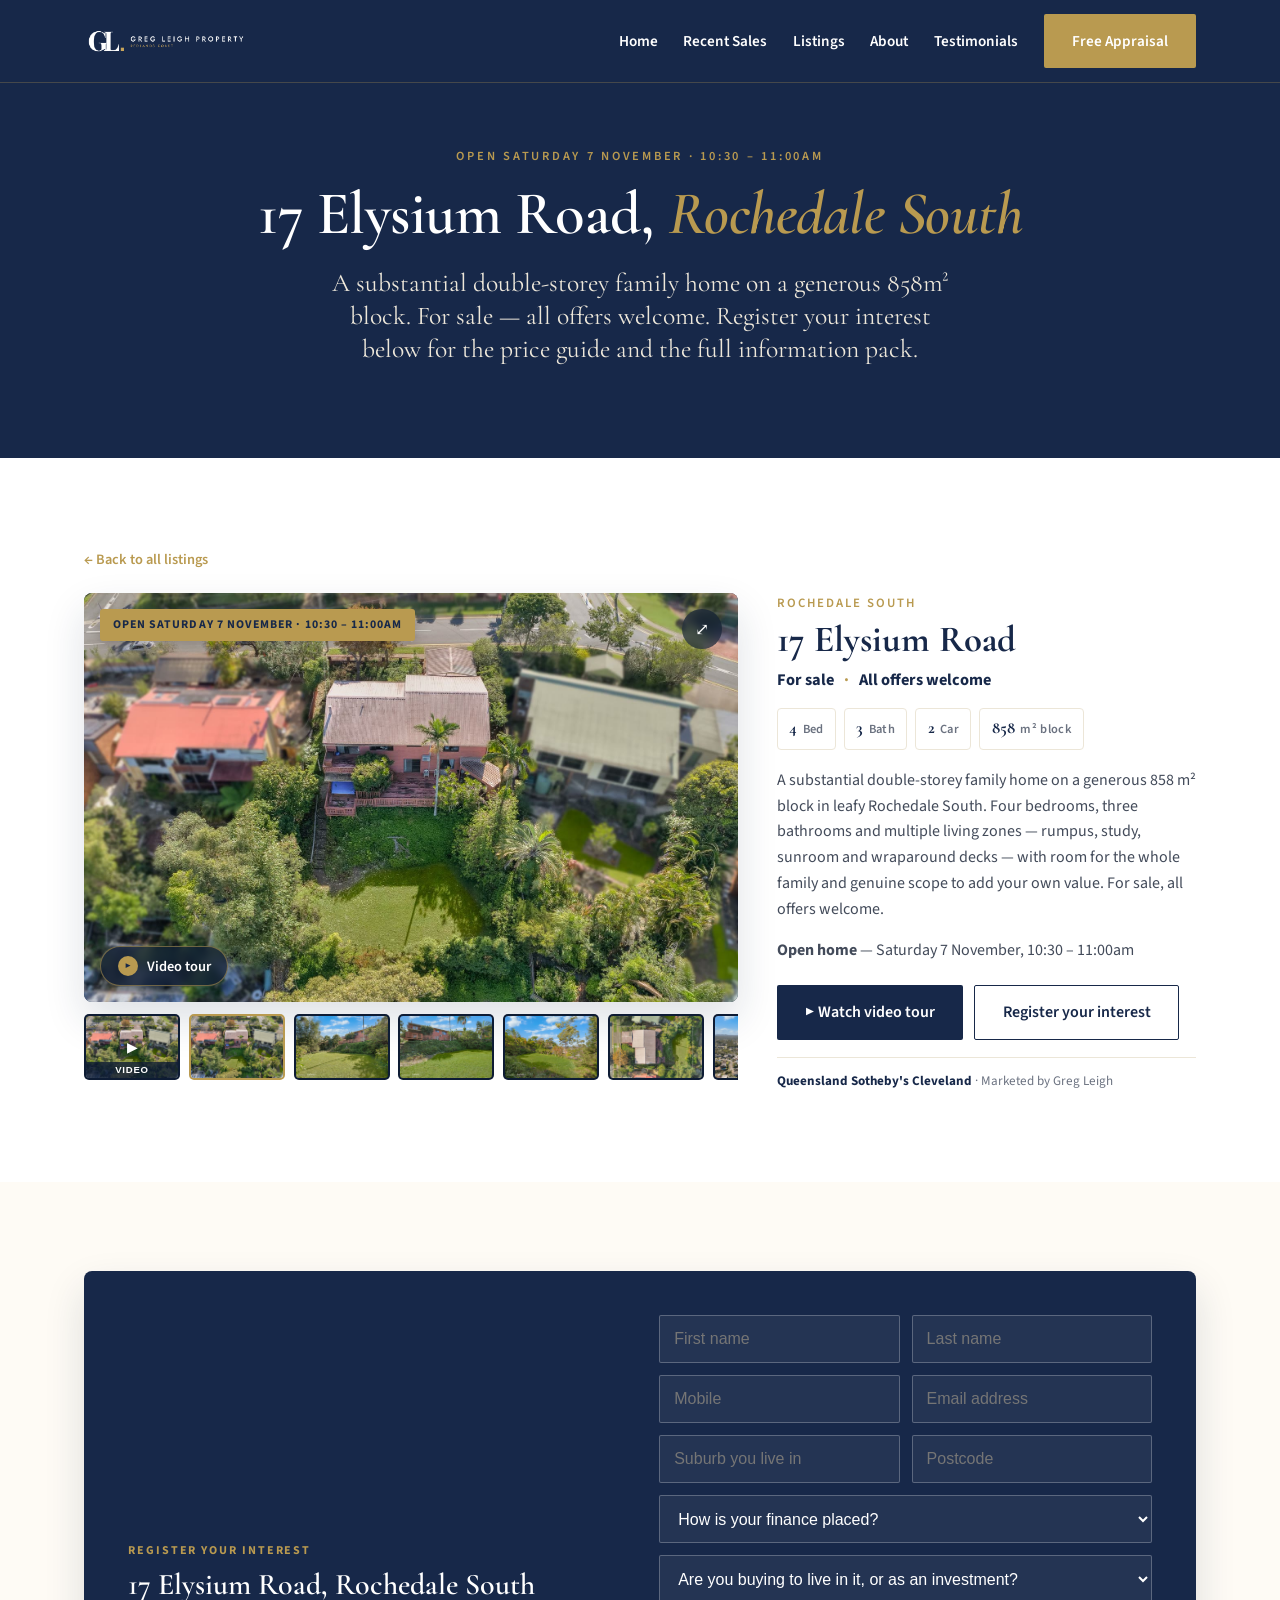
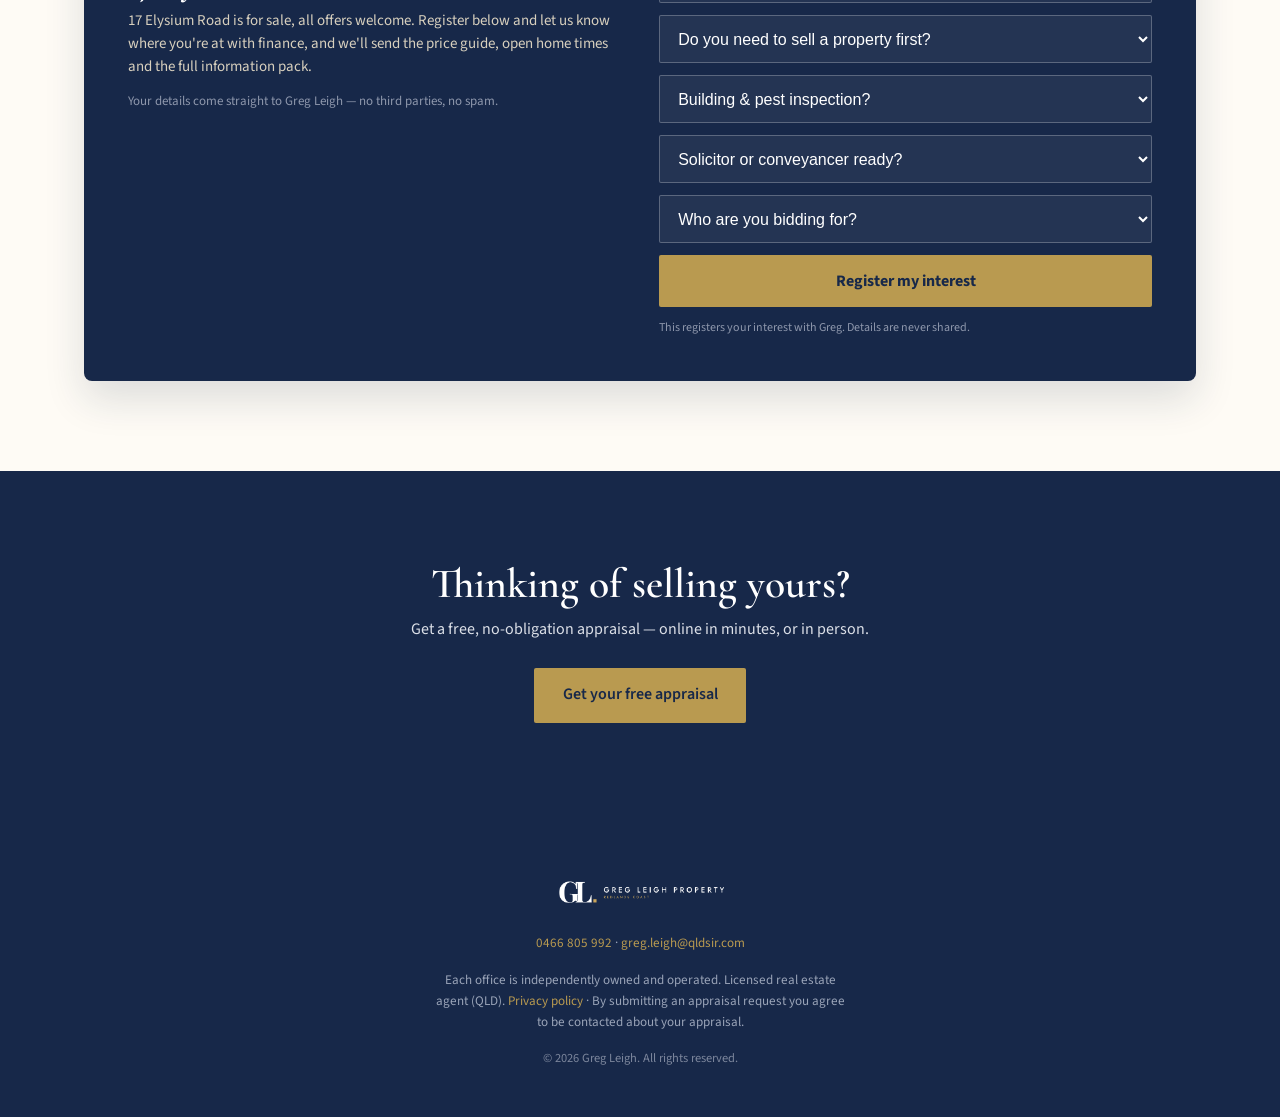
==== commit 632ff6fe: "Open homes Sat 7 Nov: 80/47 Freshwater 12:00-12:30pm, 17 Elysium 10:30-11:00am Co-Authored-By: Claud" ====
--- a/17-elysium-road.html
+++ b/17-elysium-road.html
@@ -3,8 +3,8 @@
 <head>
 <meta charset="UTF-8" />
 <meta name="viewport" content="width=device-width, initial-scale=1.0" />
-<title>17 Elysium Road, Rochedale South — Open Sat 24 October | Greg Leigh, Queensland Sotheby's</title>
-<meta name="description" content="17 Elysium Road, Rochedale South — 4 bed, 3 bath, 858m² family home for sale, all offers welcome. Open Saturday 24 October, 10:30–11:00am. Photos, floor plan and register your interest with Greg Leigh, Queensland Sotheby's International Realty." />
+<title>17 Elysium Road, Rochedale South — Open Sat 7 November | Greg Leigh, Queensland Sotheby's</title>
+<meta name="description" content="17 Elysium Road, Rochedale South — 4 bed, 3 bath, 858m² family home for sale, all offers welcome. Open Saturday 7 November, 10:30–11:00am. Photos, floor plan and register your interest with Greg Leigh, Queensland Sotheby's International Realty." />
 <link rel="preconnect" href="https://fonts.googleapis.com" />
 <link rel="preconnect" href="https://fonts.gstatic.com" crossorigin />
 <link href="https://fonts.googleapis.com/css2?family=Cormorant+Garamond:wght@500;600;700&family=Source+Sans+3:wght@400;500;600;700&display=swap" rel="stylesheet" />
@@ -17,14 +17,14 @@
   <meta property="og:locale" content="en_AU" />
   <meta property="og:type" content="website" />
   <meta property="og:url" content="https://gregleighproperty.com.au/17-elysium-road" />
-  <meta property="og:title" content="17 Elysium Road, Rochedale South — Open Saturday 24 October, 10:30am" />
-  <meta property="og:description" content="4 bed, 3 bath, 858m² family home on a generous block in leafy Rochedale South. For sale, all offers welcome. Open Saturday 24 October, 10:30 – 11:00am." />
+  <meta property="og:title" content="17 Elysium Road, Rochedale South — Open Saturday 7 November, 10:30am" />
+  <meta property="og:description" content="4 bed, 3 bath, 858m² family home on a generous block in leafy Rochedale South. For sale, all offers welcome. Open Saturday 7 November, 10:30 – 11:00am." />
   <meta property="og:image" content="https://gregleighproperty.com.au/assets/homes/elysium/aerial-2.jpg" />
   <meta property="og:image:width" content="1600" />
   <meta property="og:image:height" content="1198" />
   <meta name="twitter:card" content="summary_large_image" />
-  <meta name="twitter:title" content="17 Elysium Road, Rochedale South — Open Saturday 24 October, 10:30am" />
-  <meta name="twitter:description" content="4 bed, 3 bath, 858m² family home on a generous block in leafy Rochedale South. For sale, all offers welcome. Open Saturday 24 October, 10:30 – 11:00am." />
+  <meta name="twitter:title" content="17 Elysium Road, Rochedale South — Open Saturday 7 November, 10:30am" />
+  <meta name="twitter:description" content="4 bed, 3 bath, 858m² family home on a generous block in leafy Rochedale South. For sale, all offers welcome. Open Saturday 7 November, 10:30 – 11:00am." />
   <meta name="twitter:image" content="https://gregleighproperty.com.au/assets/homes/elysium/aerial-2.jpg" />
   <script src="/assets/tracking.js" defer></script>
 <!-- === tier1:end === -->
@@ -50,7 +50,7 @@
 <section class="hero hero--page">
 <div class="hero__inner">
 <div>
-<p class="eyebrow">Open Saturday 24 October &middot; 10:30 &ndash; 11:00am</p>
+<p class="eyebrow">Open Saturday 7 November &middot; 10:30 &ndash; 11:00am</p>
 <h1>17 Elysium Road, <em>Rochedale South</em></h1>
 <p class="hero__sub">A substantial double-storey family home on a generous 858m&sup2; block. For sale &mdash; all offers welcome. Register your interest below for the price guide and the full information pack.</p>
 </div>
@@ -65,7 +65,7 @@
 <article class="feature" id="elysium">
 <div class="feature__media">
 <div class="feature__stage" data-feature="elysium">
-<span class="feature__badge2">Open Saturday 24 October · 10:30 – 11:00am</span>
+<span class="feature__badge2">Open Saturday 7 November · 10:30 – 11:00am</span>
 <button class="feature__expand" aria-label="Open gallery">⤢</button>
 <img class="feature__hero" src="assets/homes/elysium/aerial-2.jpg" alt="17 Elysium Road, Rochedale South — large family block from above" />
 <button class="feature__playpill" data-play aria-label="Play video tour"><span class="ico">▶</span> Video tour</button>
@@ -92,7 +92,7 @@
 <span class="spec"><b>858</b> <span>m² block</span></span>
 </div>
 <p class="feature__desc">A substantial double-storey family home on a generous 858 m² block in leafy Rochedale South. Four bedrooms, three bathrooms and multiple living zones — rumpus, study, sunroom and wraparound decks — with room for the whole family and genuine scope to add your own value. For sale, all offers welcome.</p>
-<div class="feature__desc" style="margin-top:-.35rem"><b>Open home</b> &mdash; Saturday 24 October, 10:30 &ndash; 11:00am</div>
+<div class="feature__desc" style="margin-top:-.35rem"><b>Open home</b> &mdash; Saturday 7 November, 10:30 &ndash; 11:00am</div>
 <div class="feature__actions">
 <button class="btn btn--navy" data-play-for="elysium">▶ Watch video tour</button>
 <a class="btn btn--outline" href="#register">Register your interest</a>
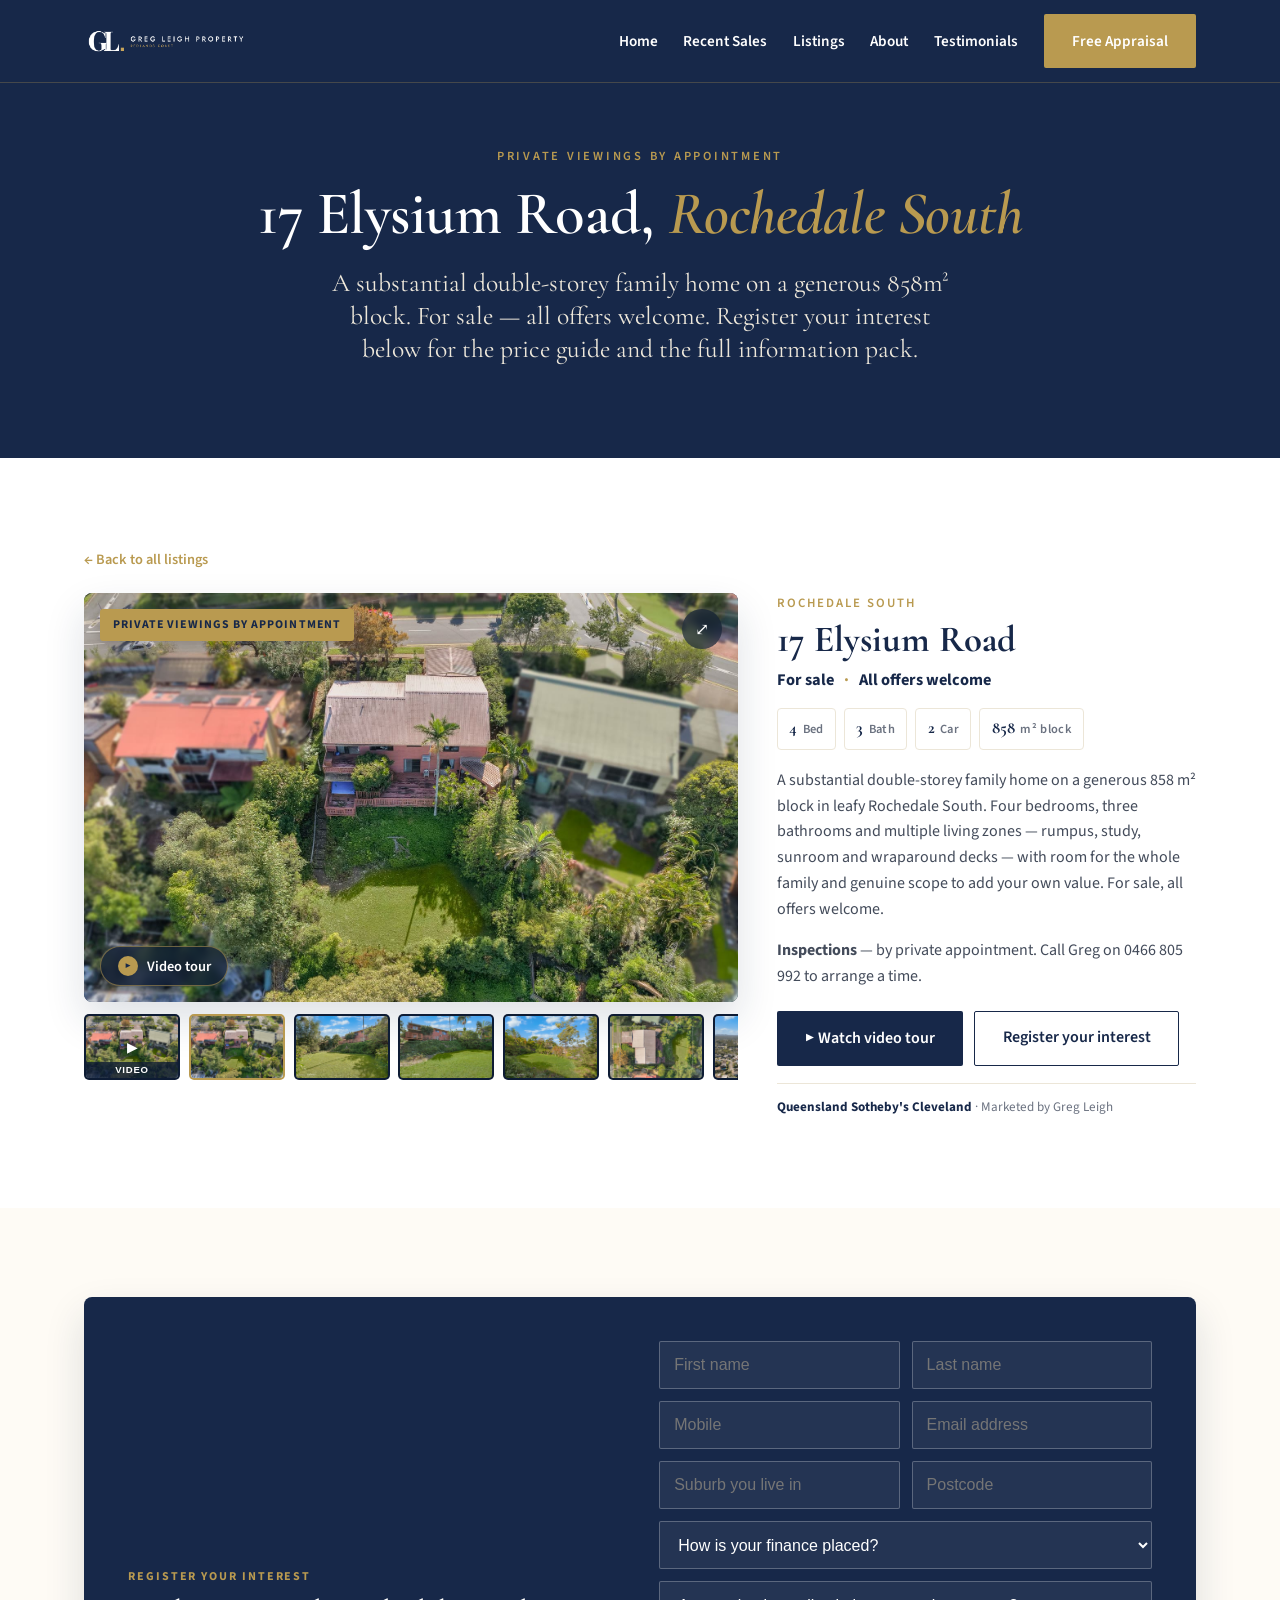
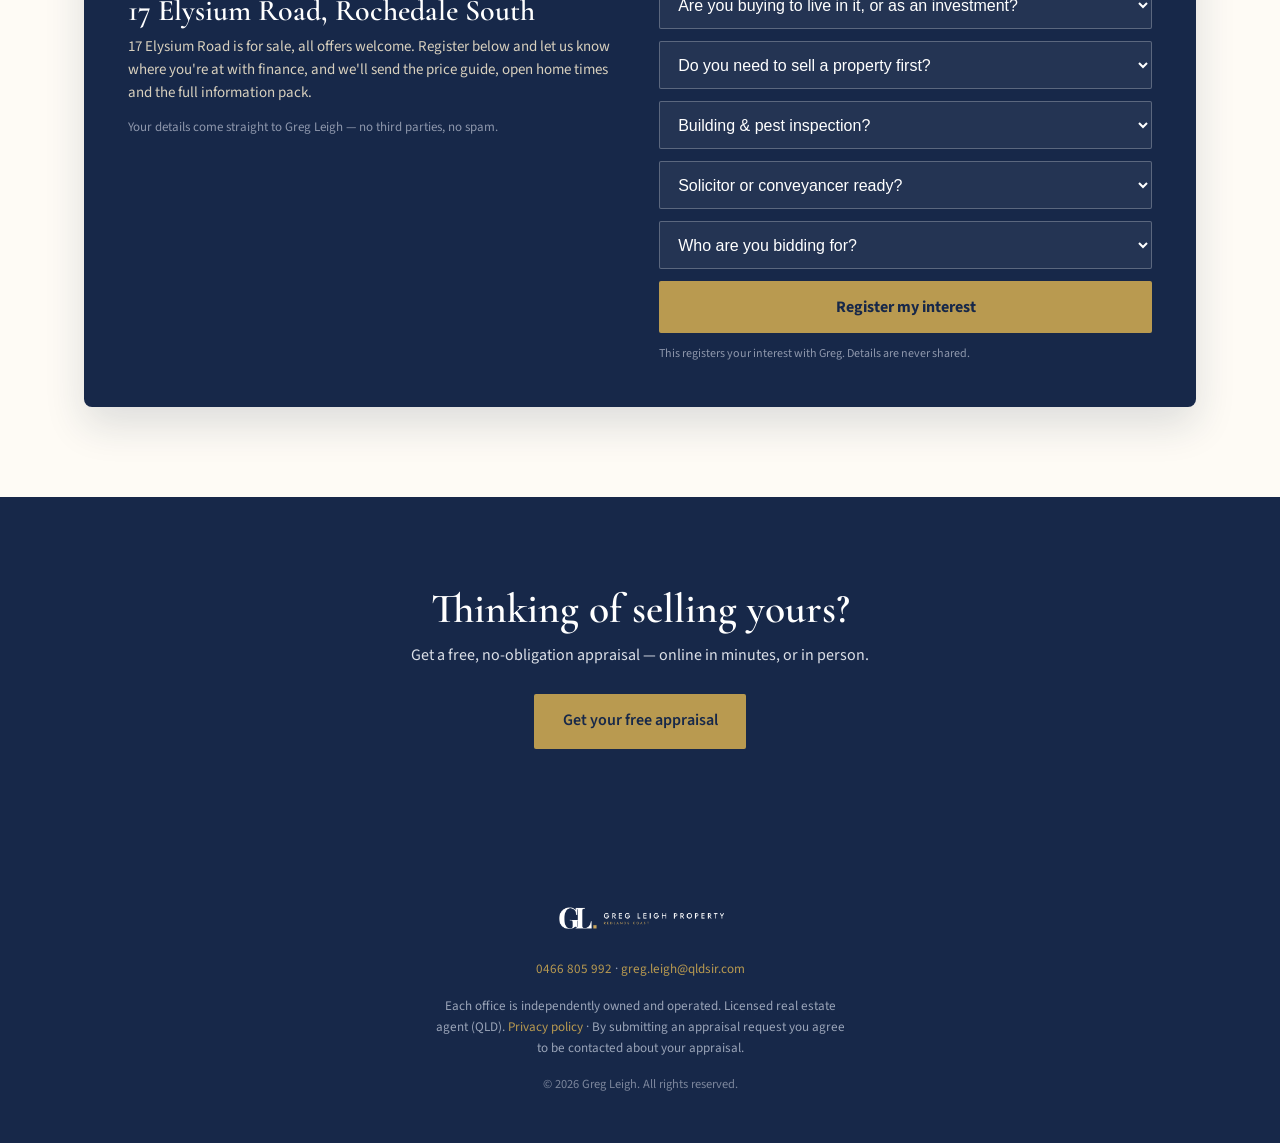
==== commit c4851f47: "Open home Sat 14 Nov: 80/47 Freshwater 10:30-11:00am, private viewings by request; 17 Elysium privat" ====
--- a/17-elysium-road.html
+++ b/17-elysium-road.html
@@ -3,8 +3,8 @@
 <head>
 <meta charset="UTF-8" />
 <meta name="viewport" content="width=device-width, initial-scale=1.0" />
-<title>17 Elysium Road, Rochedale South — Open Sat 7 November | Greg Leigh, Queensland Sotheby's</title>
-<meta name="description" content="17 Elysium Road, Rochedale South — 4 bed, 3 bath, 858m² family home for sale, all offers welcome. Open Saturday 7 November, 10:30–11:00am. Photos, floor plan and register your interest with Greg Leigh, Queensland Sotheby's International Realty." />
+<title>17 Elysium Road, Rochedale South — For Sale | Greg Leigh, Queensland Sotheby's</title>
+<meta name="description" content="17 Elysium Road, Rochedale South — 4 bed, 3 bath, 858m² family home for sale, all offers welcome. Private viewings by appointment. Photos, floor plan and register your interest with Greg Leigh, Queensland Sotheby's International Realty." />
 <link rel="preconnect" href="https://fonts.googleapis.com" />
 <link rel="preconnect" href="https://fonts.gstatic.com" crossorigin />
 <link href="https://fonts.googleapis.com/css2?family=Cormorant+Garamond:wght@500;600;700&family=Source+Sans+3:wght@400;500;600;700&display=swap" rel="stylesheet" />
@@ -17,14 +17,14 @@
   <meta property="og:locale" content="en_AU" />
   <meta property="og:type" content="website" />
   <meta property="og:url" content="https://gregleighproperty.com.au/17-elysium-road" />
-  <meta property="og:title" content="17 Elysium Road, Rochedale South — Open Saturday 7 November, 10:30am" />
-  <meta property="og:description" content="4 bed, 3 bath, 858m² family home on a generous block in leafy Rochedale South. For sale, all offers welcome. Open Saturday 7 November, 10:30 – 11:00am." />
+  <meta property="og:title" content="17 Elysium Road, Rochedale South — For Sale" />
+  <meta property="og:description" content="4 bed, 3 bath, 858m² family home on a generous block in leafy Rochedale South. For sale, all offers welcome. Private viewings by appointment." />
   <meta property="og:image" content="https://gregleighproperty.com.au/assets/homes/elysium/aerial-2.jpg" />
   <meta property="og:image:width" content="1600" />
   <meta property="og:image:height" content="1198" />
   <meta name="twitter:card" content="summary_large_image" />
-  <meta name="twitter:title" content="17 Elysium Road, Rochedale South — Open Saturday 7 November, 10:30am" />
-  <meta name="twitter:description" content="4 bed, 3 bath, 858m² family home on a generous block in leafy Rochedale South. For sale, all offers welcome. Open Saturday 7 November, 10:30 – 11:00am." />
+  <meta name="twitter:title" content="17 Elysium Road, Rochedale South — For Sale" />
+  <meta name="twitter:description" content="4 bed, 3 bath, 858m² family home on a generous block in leafy Rochedale South. For sale, all offers welcome. Private viewings by appointment." />
   <meta name="twitter:image" content="https://gregleighproperty.com.au/assets/homes/elysium/aerial-2.jpg" />
   <script src="/assets/tracking.js" defer></script>
 <!-- === tier1:end === -->
@@ -50,7 +50,7 @@
 <section class="hero hero--page">
 <div class="hero__inner">
 <div>
-<p class="eyebrow">Open Saturday 7 November &middot; 10:30 &ndash; 11:00am</p>
+<p class="eyebrow">Private viewings by appointment</p>
 <h1>17 Elysium Road, <em>Rochedale South</em></h1>
 <p class="hero__sub">A substantial double-storey family home on a generous 858m&sup2; block. For sale &mdash; all offers welcome. Register your interest below for the price guide and the full information pack.</p>
 </div>
@@ -65,7 +65,7 @@
 <article class="feature" id="elysium">
 <div class="feature__media">
 <div class="feature__stage" data-feature="elysium">
-<span class="feature__badge2">Open Saturday 7 November · 10:30 – 11:00am</span>
+<span class="feature__badge2">Private viewings by appointment</span>
 <button class="feature__expand" aria-label="Open gallery">⤢</button>
 <img class="feature__hero" src="assets/homes/elysium/aerial-2.jpg" alt="17 Elysium Road, Rochedale South — large family block from above" />
 <button class="feature__playpill" data-play aria-label="Play video tour"><span class="ico">▶</span> Video tour</button>
@@ -92,7 +92,7 @@
 <span class="spec"><b>858</b> <span>m² block</span></span>
 </div>
 <p class="feature__desc">A substantial double-storey family home on a generous 858 m² block in leafy Rochedale South. Four bedrooms, three bathrooms and multiple living zones — rumpus, study, sunroom and wraparound decks — with room for the whole family and genuine scope to add your own value. For sale, all offers welcome.</p>
-<div class="feature__desc" style="margin-top:-.35rem"><b>Open home</b> &mdash; Saturday 7 November, 10:30 &ndash; 11:00am</div>
+<div class="feature__desc" style="margin-top:-.35rem"><b>Inspections</b> &mdash; by private appointment. Call Greg on 0466 805 992 to arrange a time.</div>
 <div class="feature__actions">
 <button class="btn btn--navy" data-play-for="elysium">▶ Watch video tour</button>
 <a class="btn btn--outline" href="#register">Register your interest</a>
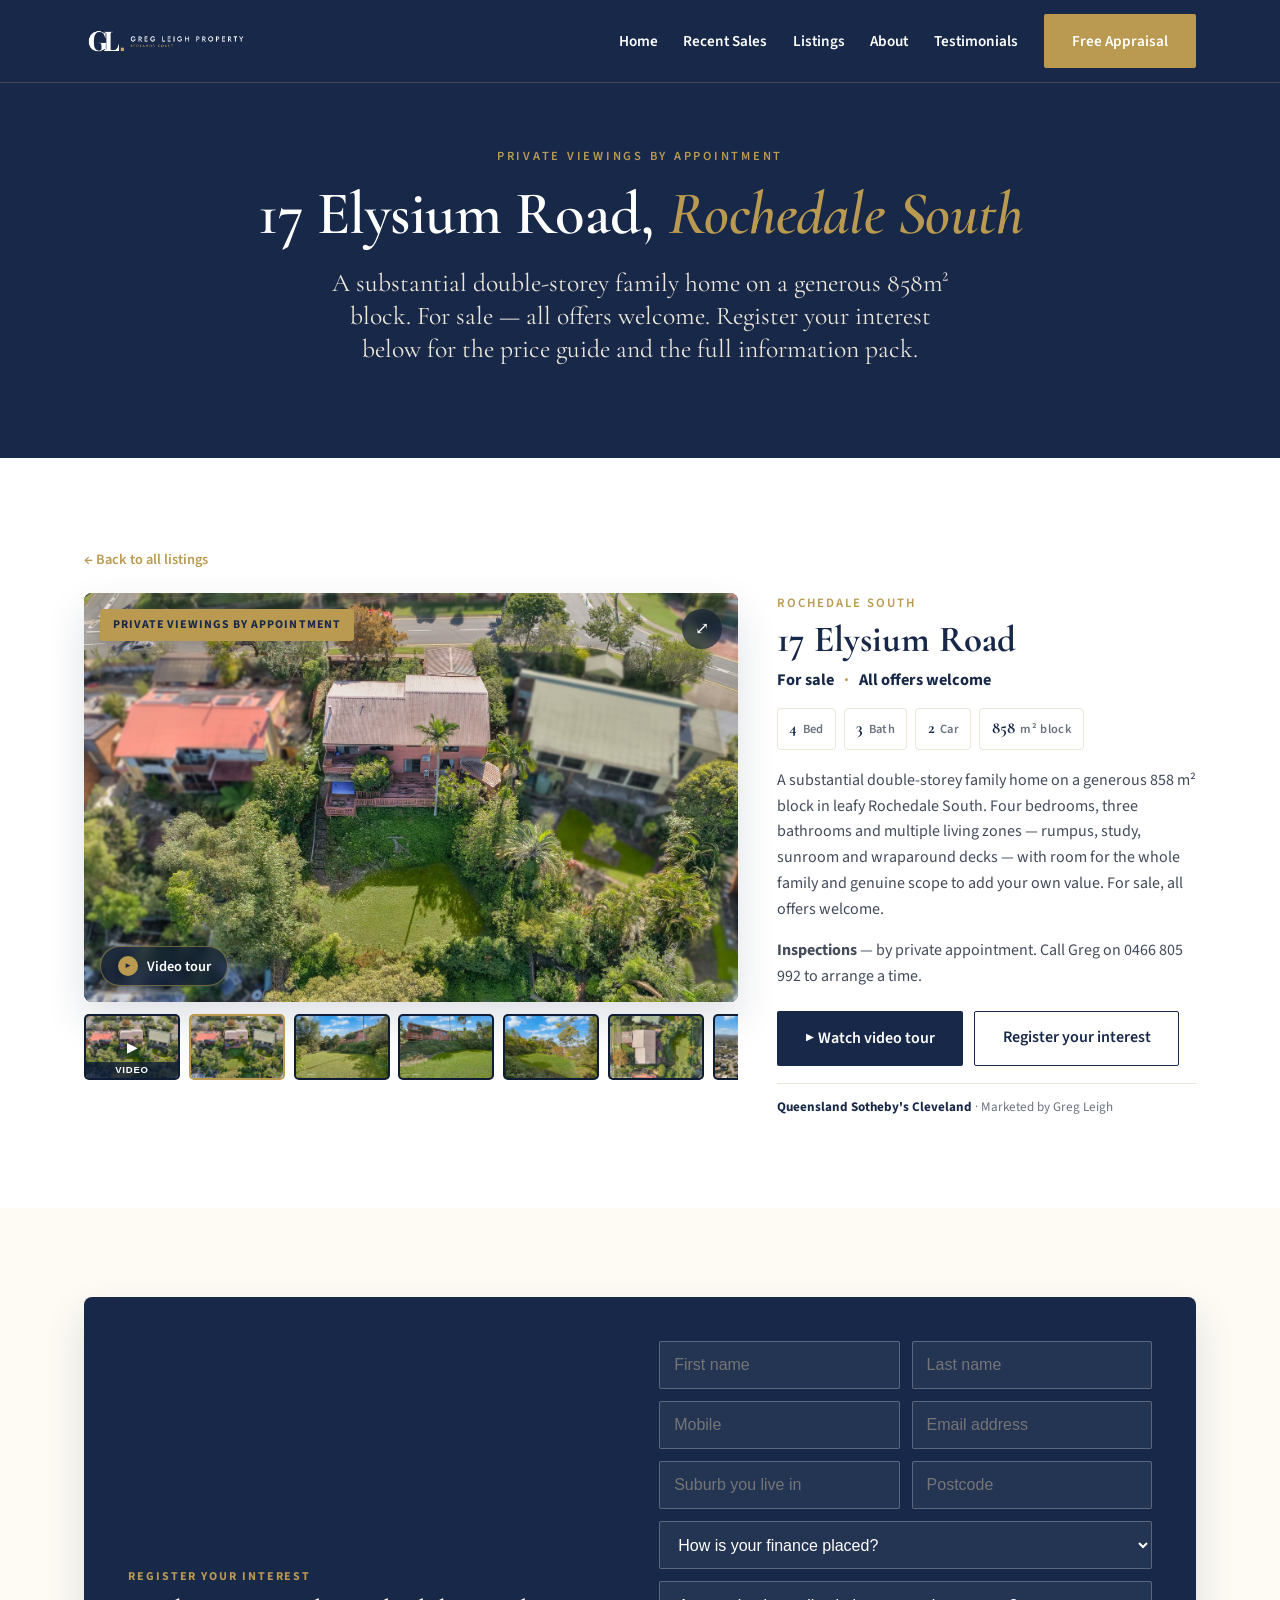
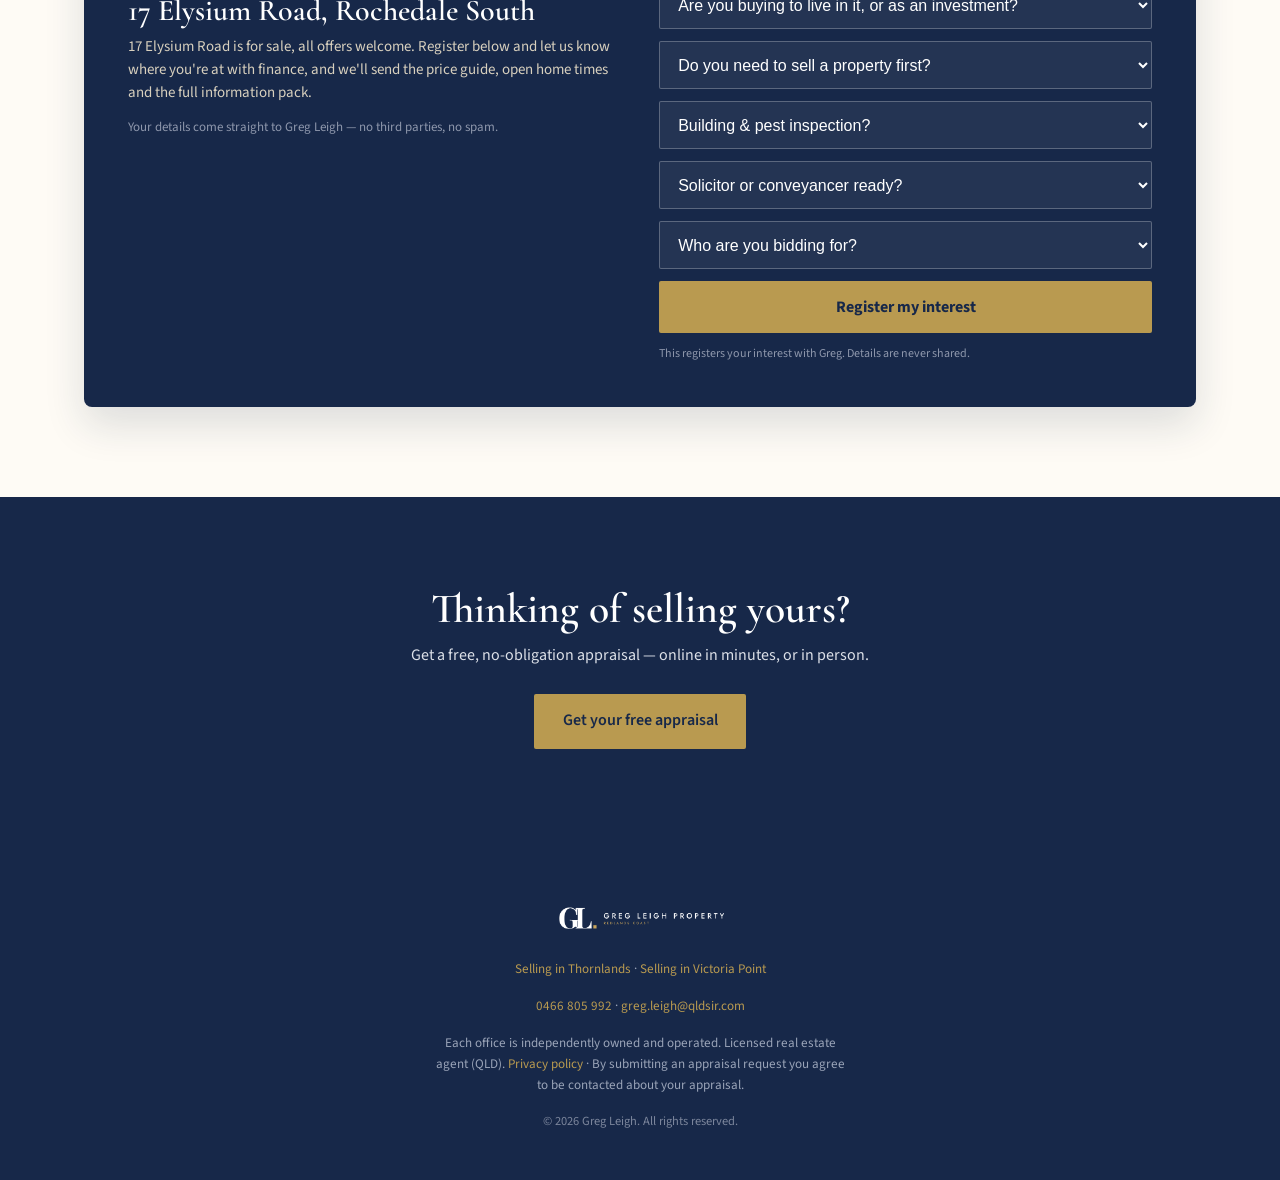
==== commit 4beddc6f: "AI search visibility (Phase 5): Thornlands + Victoria Point seller Q&A pages, RealEstateAgent/Person" ====
--- a/17-elysium-road.html
+++ b/17-elysium-road.html
@@ -190,7 +190,8 @@
 <footer class="site-footer">
 <div class="footer__inner">
 <img src="assets/brand/gl-logo-full-rev.png" alt="Greg Leigh — Redlands Coast Real Estate" style="height:64px;width:auto;display:inline-block" />
-<p class="footer__fine"><a href="tel:+61466805992">0466 805 992</a> · <a href="mailto:greg.leigh@qldsir.com">greg.leigh@qldsir.com</a></p>
+<p class="footer__fine"><a href="thornlands">Selling in Thornlands</a> · <a href="victoria-point">Selling in Victoria Point</a></p>
+      <p class="footer__fine"><a href="tel:+61466805992">0466 805 992</a> · <a href="mailto:greg.leigh@qldsir.com">greg.leigh@qldsir.com</a></p>
 <p class="footer__fine">Each office is independently owned and operated. Licensed real estate agent (QLD). <a href="https://redlandshomevalue.com.au/#privacy">Privacy policy</a> · By submitting an appraisal request you agree to be contacted about your appraisal.</p>
 <p class="footer__copy">&copy; <span id="year">2026</span> Greg Leigh. All rights reserved.</p>
 </div>
